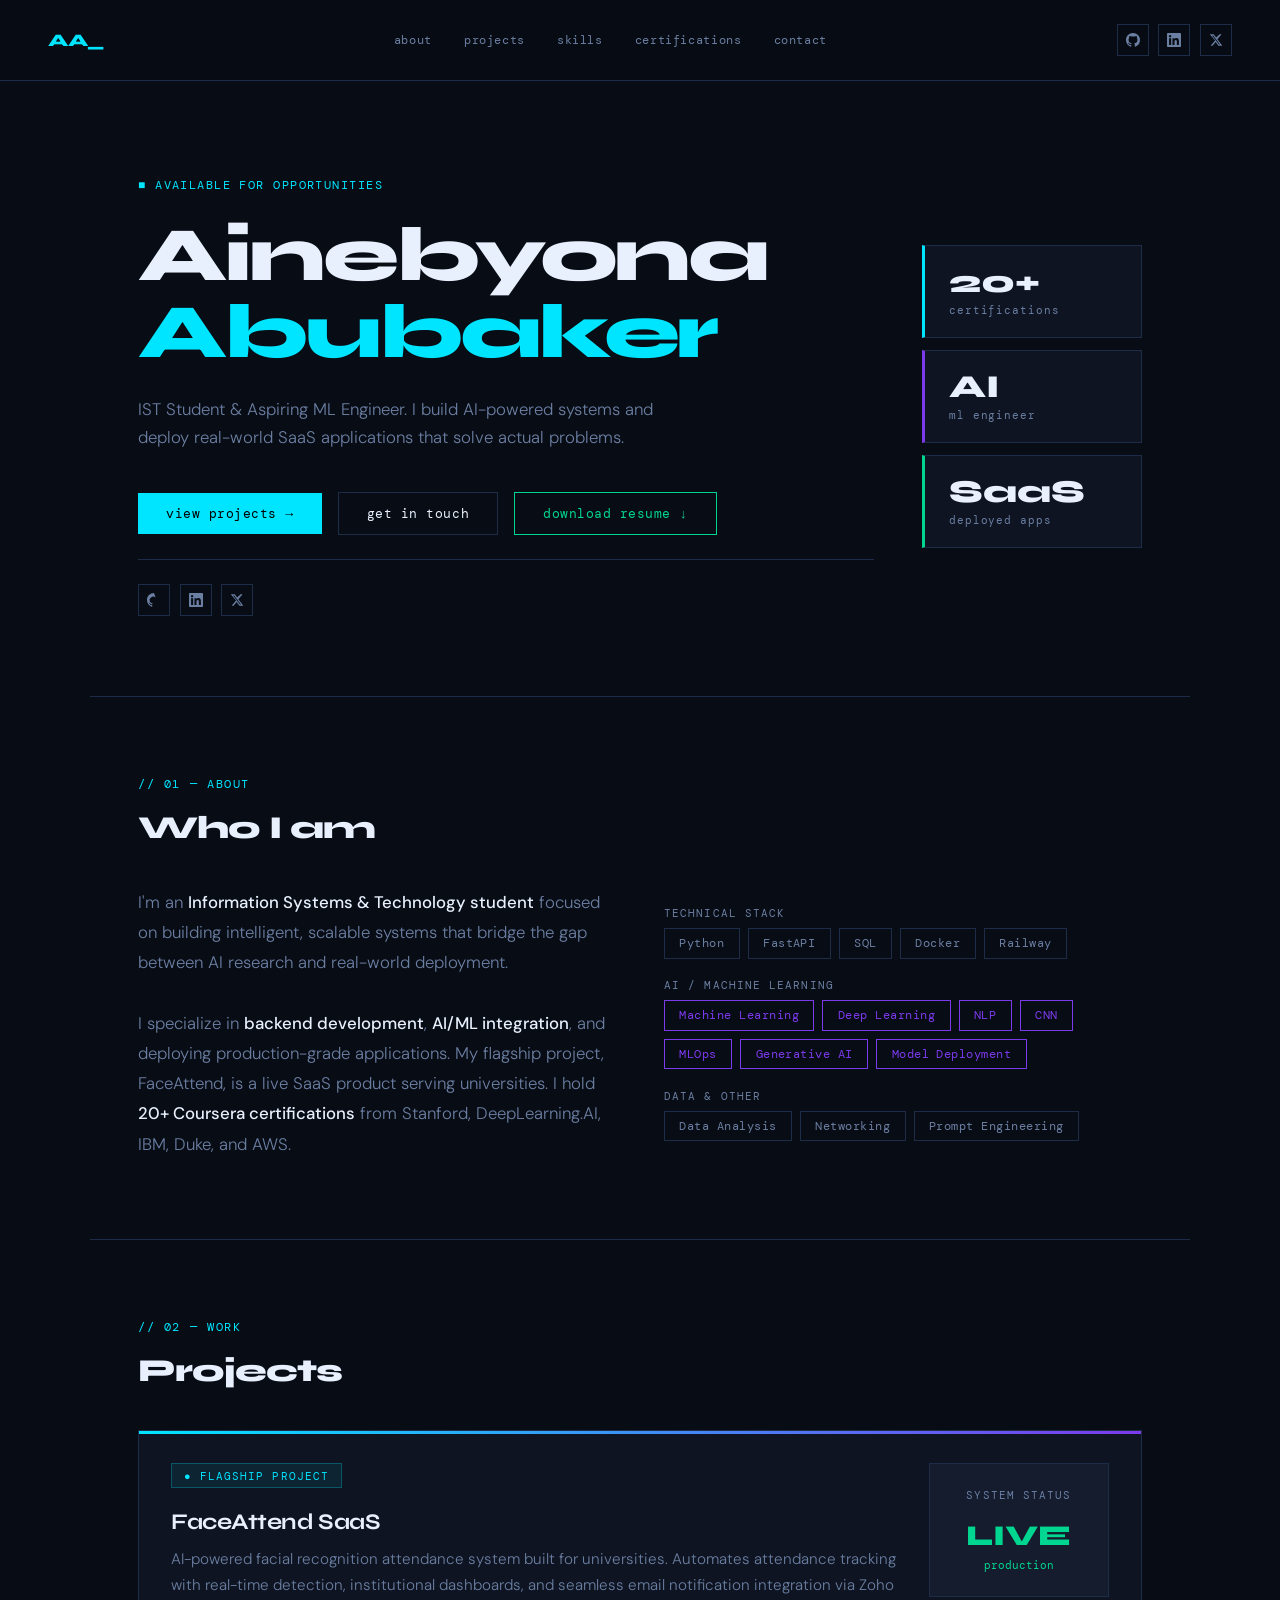
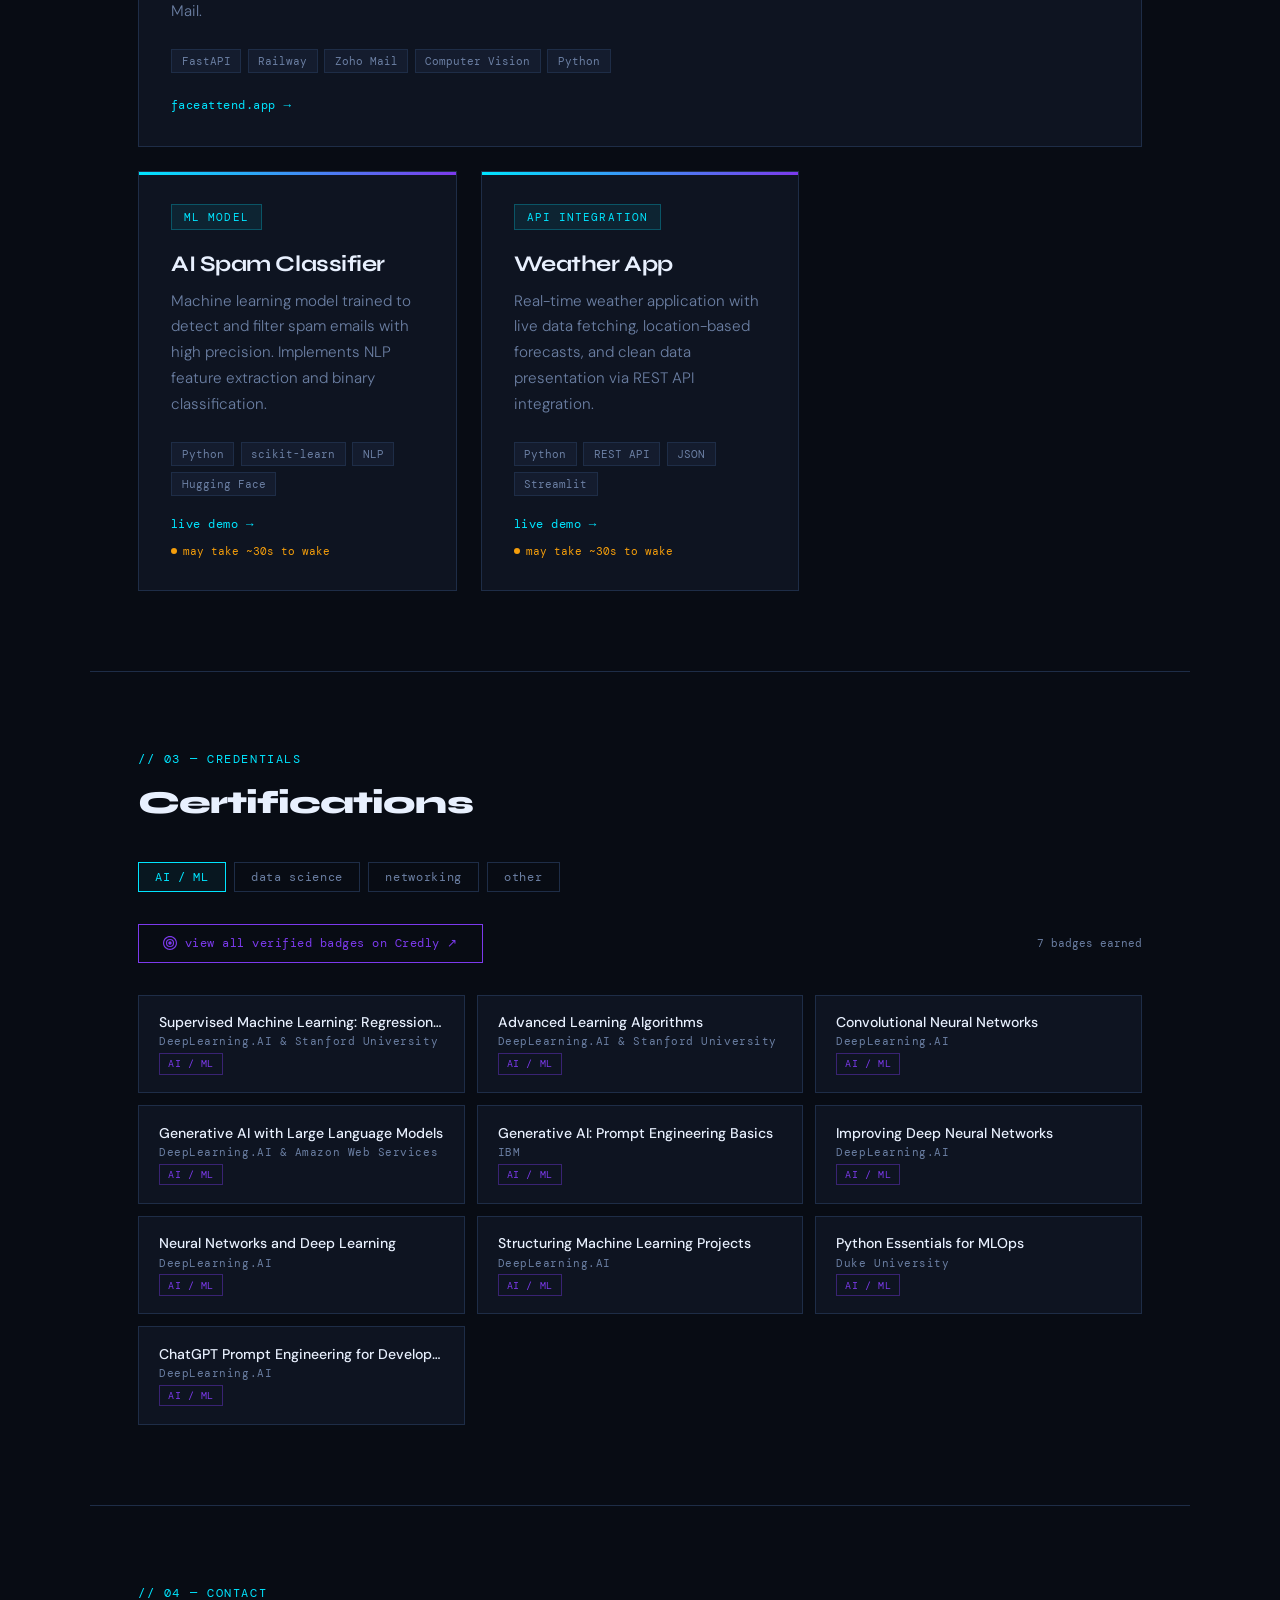
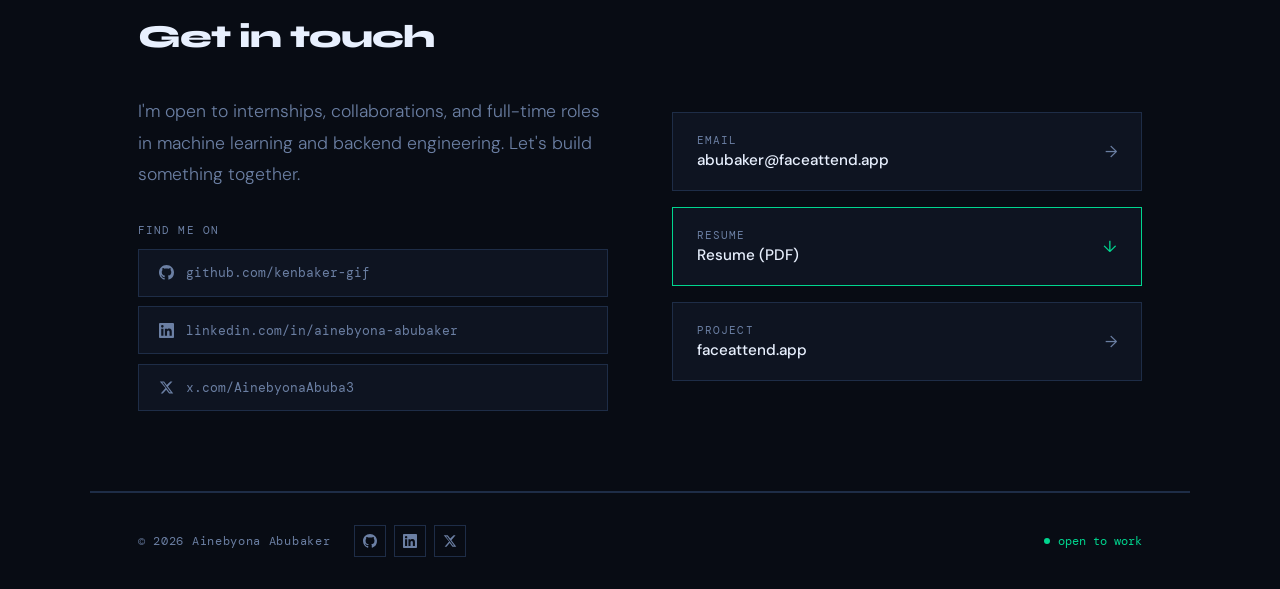
==== index.html @ 088ddffe "Update" ====
<!DOCTYPE html>
<html lang="en">
<head>
<meta charset="UTF-8"/>
<meta name="viewport" content="width=device-width,initial-scale=1.0"/>
<title>Ainebyona Abubaker</title>
<link href="https://fonts.googleapis.com/css2?family=DM+Mono:wght@400;500&family=Syne:wght@700;800&family=DM+Sans:wght@300;400;500&display=swap" rel="stylesheet"/>
<style>
*{box-sizing:border-box;margin:0;padding:0}
:root{
--bg:#080c14;--surface:#0e1421;--surface2:#141c2e;--border:#1e2d47;
--accent:#00e5ff;--accent2:#7c3aed;--text:#e8f0fe;--muted:#6b7fa3;--green:#00d68f;--amber:#f59e0b;
}
body{font-family:'DM Sans',sans-serif;background:var(--bg);color:var(--text);min-height:100vh;overflow-x:hidden}
nav{display:flex;align-items:center;justify-content:space-between;padding:1.5rem 3rem;border-bottom:1px solid var(--border);position:sticky;top:0;background:rgba(8,12,20,0.92);backdrop-filter:blur(12px);z-index:100}
.nav-logo{font-family:'Syne',sans-serif;font-weight:800;font-size:1.1rem;letter-spacing:-0.02em;color:var(--accent)}
.nav-center{display:flex;gap:2rem}
.nav-center a{font-family:'DM Mono',monospace;font-size:0.78rem;color:var(--muted);text-decoration:none;letter-spacing:0.05em;transition:color .2s}
.nav-center a:hover{color:var(--text)}
.social-links{display:flex;align-items:center;gap:0.6rem}
.social-link{display:flex;align-items:center;justify-content:center;width:32px;height:32px;border:1px solid var(--border);color:var(--muted);text-decoration:none;transition:border-color .2s,color .2s;flex-shrink:0}
.social-link:hover{border-color:var(--accent);color:var(--accent)}
.social-link svg{width:14px;height:14px;fill:currentColor}
.hero{padding:6rem 3rem 5rem;max-width:1100px;margin:auto;display:grid;grid-template-columns:1fr auto;align-items:center;gap:3rem}
.hero-tag{font-family:'DM Mono',monospace;font-size:0.75rem;color:var(--accent);letter-spacing:0.12em;text-transform:uppercase;margin-bottom:1.5rem}
.hero h1{font-family:'Syne',sans-serif;font-size:clamp(2.8rem,6vw,5rem);font-weight:800;line-height:1.0;letter-spacing:-0.04em;margin-bottom:1.5rem}
.hero h1 span{color:var(--accent)}
.hero-sub{font-size:1.05rem;line-height:1.7;color:var(--muted);max-width:540px;font-weight:300;margin-bottom:2.5rem}
.hero-btns{display:flex;gap:1rem;flex-wrap:wrap;align-items:center}
.btn-primary{font-family:'DM Mono',monospace;font-size:0.82rem;padding:0.75rem 1.75rem;background:var(--accent);color:#000;border:none;cursor:pointer;letter-spacing:0.04em;text-decoration:none;display:inline-flex;align-items:center;gap:0.5rem;transition:opacity .2s}
.btn-primary:hover{opacity:0.85}
.btn-ghost{font-family:'DM Mono',monospace;font-size:0.82rem;padding:0.75rem 1.75rem;background:transparent;color:var(--text);border:1px solid var(--border);cursor:pointer;letter-spacing:0.04em;text-decoration:none;display:inline-flex;align-items:center;gap:0.5rem;transition:border-color .2s,color .2s}
.btn-ghost:hover{border-color:var(--accent);color:var(--accent)}
.hero-social{display:flex;gap:0.6rem;margin-top:1.5rem;padding-top:1.5rem;border-top:1px solid var(--border)}
.hero-visual{display:flex;flex-direction:column;gap:0.75rem;min-width:220px}
.stat-card{background:var(--surface);border:1px solid var(--border);padding:1.25rem 1.5rem;border-left:3px solid var(--accent)}
.stat-card.v2{border-left-color:var(--accent2)}
.stat-card.v3{border-left-color:var(--green)}
.stat-num{font-family:'Syne',sans-serif;font-size:2rem;font-weight:800;line-height:1}
.stat-label{font-family:'DM Mono',monospace;font-size:0.7rem;color:var(--muted);letter-spacing:0.08em;margin-top:0.3rem}
.divider{height:1px;background:var(--border);max-width:1100px;margin:0 auto}
section{max-width:1100px;margin:0 auto;padding:5rem 3rem}
.sec-label{font-family:'DM Mono',monospace;font-size:0.72rem;color:var(--accent);letter-spacing:0.14em;text-transform:uppercase;margin-bottom:1rem}
.sec-title{font-family:'Syne',sans-serif;font-size:2rem;font-weight:800;letter-spacing:-0.03em;margin-bottom:2.5rem}
.about-grid{display:grid;grid-template-columns:1fr 1fr;gap:3rem;align-items:start}
.about-text{font-size:1.05rem;line-height:1.8;color:var(--muted);font-weight:300}
.about-text strong{color:var(--text);font-weight:500}
.skill-tags{display:flex;flex-wrap:wrap;gap:0.5rem}
.tag{font-family:'DM Mono',monospace;font-size:0.75rem;padding:0.4rem 0.9rem;border:1px solid var(--border);color:var(--muted);letter-spacing:0.04em;transition:border-color .2s,color .2s}
.tag:hover{border-color:var(--accent);color:var(--accent)}
.tag.ai{border-color:var(--accent2);color:var(--accent2)}
.skill-group-label{font-family:'DM Mono',monospace;font-size:0.68rem;color:var(--muted);letter-spacing:0.1em;text-transform:uppercase;margin:1.2rem 0 0.5rem}
.projects-grid{display:grid;grid-template-columns:repeat(auto-fit,minmax(300px,1fr));gap:1.5rem}
.project-card{background:var(--surface);border:1px solid var(--border);padding:2rem;transition:border-color .25s,transform .25s;position:relative;overflow:hidden}
.project-card::before{content:'';position:absolute;top:0;left:0;right:0;height:3px;background:linear-gradient(90deg,var(--accent),var(--accent2))}
.project-card.featured{grid-column:1/-1;display:grid;grid-template-columns:1fr auto;align-items:start;gap:2rem}
.project-card:hover{border-color:var(--accent);transform:translateY(-2px)}
.project-badge{font-family:'DM Mono',monospace;font-size:0.68rem;letter-spacing:0.1em;text-transform:uppercase;padding:0.3rem 0.75rem;background:rgba(0,229,255,0.08);color:var(--accent);border:1px solid rgba(0,229,255,0.25);display:inline-block;margin-bottom:1.25rem}
.project-card h3{font-family:'Syne',sans-serif;font-size:1.4rem;font-weight:700;letter-spacing:-0.02em;margin-bottom:0.75rem}
.project-card p{font-size:0.95rem;line-height:1.7;color:var(--muted);font-weight:300;margin-bottom:1.5rem}
.tech-stack{display:flex;flex-wrap:wrap;gap:0.4rem;margin-bottom:1.25rem}
.tech{font-family:'DM Mono',monospace;font-size:0.7rem;padding:0.25rem 0.6rem;background:var(--surface2);color:var(--muted);border:1px solid var(--border)}
.project-link{font-family:'DM Mono',monospace;font-size:0.78rem;color:var(--accent);text-decoration:none;letter-spacing:0.04em;display:inline-flex;align-items:center;gap:0.4rem;transition:gap .2s}
.project-link:hover{gap:0.7rem}

/* Certifications */
.cert-filters{display:flex;gap:0.5rem;flex-wrap:wrap;margin-bottom:2rem}
.cert-filter{font-family:'DM Mono',monospace;font-size:0.72rem;padding:0.4rem 1rem;border:1px solid var(--border);color:var(--muted);background:transparent;cursor:pointer;letter-spacing:0.06em;transition:all .2s}
.cert-filter.active,.cert-filter:hover{border-color:var(--accent);color:var(--accent);background:rgba(0,229,255,0.05)}
.certs-grid{display:grid;grid-template-columns:repeat(auto-fill,minmax(300px,1fr));gap:0.75rem}
.cert-card{background:var(--surface);border:1px solid var(--border);padding:1.1rem 1.25rem;display:flex;align-items:center;gap:1rem;transition:border-color .2s;position:relative}
.cert-card:hover{border-color:var(--accent2)}



.cert-info{flex:1;min-width:0}
.cert-name{font-size:0.88rem;font-weight:500;margin-bottom:0.2rem;white-space:nowrap;overflow:hidden;text-overflow:ellipsis}
.cert-org{font-family:'DM Mono',monospace;font-size:0.68rem;color:var(--muted);letter-spacing:0.05em}
.cert-category{font-family:'DM Mono',monospace;font-size:0.6rem;padding:0.2rem 0.5rem;border:1px solid;display:inline-block;margin-top:0.3rem;letter-spacing:0.06em}
.cert-category.ml{border-color:rgba(124,58,237,0.4);color:var(--accent2)}
.cert-category.data{border-color:rgba(0,229,255,0.3);color:var(--accent)}
.cert-category.net{border-color:rgba(0,214,143,0.3);color:var(--green)}
.cert-category.other{border-color:rgba(107,127,163,0.4);color:var(--muted)}

.contact-wrap{display:grid;grid-template-columns:1fr 1fr;gap:4rem;align-items:start}
.contact-text{font-size:1.1rem;line-height:1.8;color:var(--muted);font-weight:300;margin-bottom:2rem}
.contact-item{display:flex;align-items:center;gap:1rem;padding:1.25rem 1.5rem;background:var(--surface);border:1px solid var(--border);margin-top:1rem;text-decoration:none;color:var(--text);transition:border-color .2s}
.contact-item:hover{border-color:var(--accent)}
.contact-item-label{font-family:'DM Mono',monospace;font-size:0.68rem;color:var(--muted);letter-spacing:0.1em;text-transform:uppercase;margin-bottom:0.2rem}
.contact-item-val{font-size:0.95rem;font-weight:500}
.contact-socials{margin-top:2rem}
.contact-socials-label{font-family:'DM Mono',monospace;font-size:0.68rem;color:var(--muted);letter-spacing:0.1em;text-transform:uppercase;margin-bottom:0.75rem}
.contact-social-grid{display:flex;flex-direction:column;gap:0.6rem}
.contact-social-item{display:flex;align-items:center;gap:0.75rem;padding:0.9rem 1.25rem;background:var(--surface);border:1px solid var(--border);text-decoration:none;color:var(--muted);transition:border-color .2s,color .2s;font-family:'DM Mono',monospace;font-size:0.8rem}
.contact-social-item:hover{border-color:var(--accent);color:var(--text)}
.contact-social-item svg{width:15px;height:15px;fill:currentColor;flex-shrink:0}
footer{border-top:1px solid var(--border);padding:2rem 3rem;display:flex;align-items:center;justify-content:space-between;max-width:1100px;margin:0 auto}
.footer-left{display:flex;align-items:center;gap:1.5rem}
.footer-copy{font-family:'DM Mono',monospace;font-size:0.72rem;color:var(--muted);letter-spacing:0.06em}
.footer-social-links{display:flex;gap:0.5rem}
.footer-status{display:flex;align-items:center;gap:0.5rem;font-family:'DM Mono',monospace;font-size:0.72rem;color:var(--green)}
.dot{width:6px;height:6px;background:var(--green);border-radius:50%;animation:pulse 2s infinite}
@keyframes pulse{0%,100%{opacity:1}50%{opacity:0.3}}
.cert-card.hidden{display:none}
/* Fluid base adjustments */
html { font-size: clamp(14px, 2vw, 16px); }
nav { padding: 1.5rem clamp(1rem, 4vw, 3rem); }
section { padding: 5rem clamp(1rem, 4vw, 3rem); max-width: 1100px; }
.hero { padding: 6rem clamp(1rem, 4vw, 3rem) 5rem; }
footer { padding: 2rem clamp(1rem, 4vw, 3rem); }

/* Tablet */
@media(max-width:900px){
  .projects-grid{grid-template-columns:1fr}
  .project-card.featured{grid-template-columns:1fr}
  .certs-grid{grid-template-columns:1fr}
  .about-grid{grid-template-columns:1fr;gap:2rem}
  .contact-wrap{grid-template-columns:1fr;gap:2rem}
}

/* Mobile */
@media(max-width:768px){
  nav{padding:1rem 1.25rem}
  .nav-center{display:none}
  .hero{grid-template-columns:1fr;padding:3rem 1.25rem 2.5rem;gap:2rem}
  .hero h1{font-size:clamp(2rem,10vw,3.5rem)}
  .hero-visual{flex-direction:row;min-width:unset;gap:0.5rem}
  .stat-card{flex:1;padding:1rem}
  .stat-num{font-size:1.5rem}
  section{padding:3rem 1.25rem}
  .sec-title{font-size:1.6rem}
  .about-grid,.contact-wrap{grid-template-columns:1fr;gap:1.5rem}
  .project-card.featured{grid-template-columns:1fr}
  .project-card.featured > div:last-child{display:none}
  .projects-grid{grid-template-columns:1fr}
  .certs-grid{grid-template-columns:1fr}
  .cert-name{white-space:normal}
  .cert-filter{font-size:0.68rem;padding:0.35rem 0.75rem}
  .hero-btns{flex-direction:column;align-items:flex-start}
  .btn-primary,.btn-ghost{width:100%;justify-content:center}
  footer{padding:1.25rem;flex-direction:column;gap:1rem;text-align:center}
  .footer-left{flex-direction:column;gap:0.75rem;align-items:center}
  .contact-social-item{font-size:0.72rem}
}

/* Small phones */
@media(max-width:380px){
  .hero h1{font-size:clamp(1.8rem,9vw,2.5rem)}
  .hero-visual{flex-direction:column}
  .stat-card{flex:unset;width:100%}
  .hero-social{flex-wrap:wrap}
  nav{padding:0.9rem 1rem}
}
</style>
</head>
<body>

<nav>
  <div class="nav-logo">AA_</div>
  <div class="nav-center">
    <a href="#about">about</a>
    <a href="#projects">projects</a>
    <a href="#skills">skills</a>
    <a href="#certifications">certifications</a>
    <a href="#contact">contact</a>
  </div>
  <div class="social-links">
    <a href="https://github.com/kenbaker-gif" target="_blank" class="social-link" title="GitHub"><svg viewBox="0 0 24 24"><path d="M12 0C5.37 0 0 5.37 0 12c0 5.31 3.435 9.795 8.205 11.385.6.105.825-.255.825-.57 0-.285-.015-1.23-.015-2.235-3.015.555-3.795-.735-4.035-1.41-.135-.345-.72-1.41-1.23-1.695-.42-.225-1.02-.78-.015-.795.945-.015 1.62.87 1.845 1.23 1.08 1.815 2.805 1.305 3.495.99.105-.78.42-1.305.765-1.605-2.67-.3-5.46-1.335-5.46-5.925 0-1.305.465-2.385 1.23-3.225-.12-.3-.54-1.53.12-3.18 0 0 1.005-.315 3.3 1.23.96-.27 1.98-.405 3-.405s2.04.135 3 .405c2.295-1.56 3.3-1.23 3.3-1.23.66 1.65.24 2.88.12 3.18.765.84 1.23 1.905 1.23 3.225 0 4.605-2.805 5.625-5.475 5.925.435.375.81 1.095.81 2.22 0 1.605-.015 2.895-.015 3.3 0 .315.225.69.825.57A12.02 12.02 0 0024 12c0-6.63-5.37-12-12-12z"/></svg></a>
    <a href="https://linkedin.com/in/ainebyona-abubaker" target="_blank" class="social-link" title="LinkedIn"><svg viewBox="0 0 24 24"><path d="M20.447 20.452h-3.554v-5.569c0-1.328-.027-3.037-1.852-3.037-1.853 0-2.136 1.445-2.136 2.939v5.667H9.351V9h3.414v1.561h.046c.477-.9 1.637-1.85 3.37-1.85 3.601 0 4.267 2.37 4.267 5.455v6.286zM5.337 7.433a2.062 2.062 0 01-2.063-2.065 2.064 2.064 0 112.063 2.065zm1.782 13.019H3.555V9h3.564v11.452zM22.225 0H1.771C.792 0 0 .774 0 1.729v20.542C0 23.227.792 24 1.771 24h20.451C23.2 24 24 23.227 24 22.271V1.729C24 .774 23.2 0 22.222 0h.003z"/></svg></a>
    <a href="https://x.com/AinebyonaAbuba3" target="_blank" class="social-link" title="Twitter / X"><svg viewBox="0 0 24 24"><path d="M18.244 2.25h3.308l-7.227 8.26 8.502 11.24H16.17l-4.714-6.231-5.401 6.231H2.744l7.737-8.835L1.254 2.25H8.08l4.253 5.622 5.91-5.622zm-1.161 17.52h1.833L7.084 4.126H5.117z"/></svg></a>
  </div>
</nav>

<div style="max-width:1100px;margin:0 auto">
<div class="hero">
  <div>
    <div class="hero-tag">&#9632; available for opportunities</div>
    <h1>Ainebyona<br/><span>Abubaker</span></h1>
    <p class="hero-sub">IST Student &amp; Aspiring ML Engineer. I build AI-powered systems and deploy real-world SaaS applications that solve actual problems.</p>
    <div class="hero-btns">
      <a href="#projects" class="btn-primary">view projects &#8594;</a>
      <a href="#contact" class="btn-ghost">get in touch</a>
      <a href="https://drive.google.com/uc?export=download&id=1H0Y0pc1dV9U__H_Oki8DAvMTe81M1eYb" target="_blank" class="btn-ghost" style="border-color:var(--green);color:var(--green);">download resume &#8595;</a>
    </div>
    <div class="hero-social">
      <a href="https://github.com/kenbaker-gif" target="_blank" class="social-link" title="GitHub"><svg viewBox="0 0 24 24"><path d="M12 0C5.37 0 0 5.37 0 12c0 5.31 3.435 9.795 8.205 11.385.6.105.825-.255.825-.57 0-.285-.015-1.23-.015-2.235-3.015.555-3.795-.735-4.035-1.41-.135-.345-.72-1.41-1.23-1.695-.42-.225-1.02-.78-.015-.795.945-.015 1.62.87 1.845 1.23 1.08 1.815 2.805 1.305 3.495.99.105-.78.42-1.305.765-1.605-2.67-.3-5.46-1.335-5.46-5.925 0-1.305.465-2.805 5.625-5.475 5.925.435.375.81 1.095.81 2.22 0 1.605-.015 2.895-.015 3.3 0 .315.225.69.825.57A12.02 12.02 0 0024 12c0-6.63-5.37-12-12-12z"/></svg></a>
      <a href="https://linkedin.com/in/ainebyona-abubaker" target="_blank" class="social-link" title="LinkedIn"><svg viewBox="0 0 24 24"><path d="M20.447 20.452h-3.554v-5.569c0-1.328-.027-3.037-1.852-3.037-1.853 0-2.136 1.445-2.136 2.939v5.667H9.351V9h3.414v1.561h.046c.477-.9 1.637-1.85 3.37-1.85 3.601 0 4.267 2.37 4.267 5.455v6.286zM5.337 7.433a2.062 2.062 0 01-2.063-2.065 2.064 2.064 0 112.063 2.065zm1.782 13.019H3.555V9h3.564v11.452zM22.225 0H1.771C.792 0 0 .774 0 1.729v20.542C0 23.227.792 24 1.771 24h20.451C23.2 24 24 23.227 24 22.271V1.729C24 .774 23.2 0 22.222 0h.003z"/></svg></a>
      <a href="https://x.com/AinebyonaAbuba3" target="_blank" class="social-link" title="Twitter / X"><svg viewBox="0 0 24 24"><path d="M18.244 2.25h3.308l-7.227 8.26 8.502 11.24H16.17l-4.714-6.231-5.401 6.231H2.744l7.737-8.835L1.254 2.25H8.08l4.253 5.622 5.91-5.622zm-1.161 17.52h1.833L7.084 4.126H5.117z"/></svg></a>
    </div>
  </div>
  <div class="hero-visual">
    <div class="stat-card">
      <div class="stat-num">20+</div>
      <div class="stat-label">certifications</div>
    </div>
    <div class="stat-card v2">
      <div class="stat-num">AI</div>
      <div class="stat-label">ml engineer</div>
    </div>
    <div class="stat-card v3">
      <div class="stat-num">SaaS</div>
      <div class="stat-label">deployed apps</div>
    </div>
  </div>
</div>
</div>

<div class="divider"></div>

<section id="about">
  <div class="sec-label">// 01 — about</div>
  <div class="sec-title">Who I am</div>
  <div class="about-grid">
    <div class="about-text">
      <p>I'm an <strong>Information Systems &amp; Technology student</strong> focused on building intelligent, scalable systems that bridge the gap between AI research and real-world deployment.</p>
      <br/>
      <p>I specialize in <strong>backend development</strong>, <strong>AI/ML integration</strong>, and deploying production-grade applications. My flagship project, FaceAttend, is a live SaaS product serving universities. I hold <strong>20+ Coursera certifications</strong> from Stanford, DeepLearning.AI, IBM, Duke, and AWS.</p>
    </div>
    <div id="skills">
      <div class="skill-group-label">technical stack</div>
      <div class="skill-tags">
        <span class="tag">Python</span>
        <span class="tag">FastAPI</span>
        <span class="tag">SQL</span>
        <span class="tag">Docker</span>
        <span class="tag">Railway</span>
      </div>
      <div class="skill-group-label">ai / machine learning</div>
      <div class="skill-tags">
        <span class="tag ai">Machine Learning</span>
        <span class="tag ai">Deep Learning</span>
        <span class="tag ai">NLP</span>
        <span class="tag ai">CNN</span>
        <span class="tag ai">MLOps</span>
        <span class="tag ai">Generative AI</span>
        <span class="tag ai">Model Deployment</span>
      </div>
      <div class="skill-group-label">data & other</div>
      <div class="skill-tags">
        <span class="tag">Data Analysis</span>
        <span class="tag">Networking</span>
        <span class="tag">Prompt Engineering</span>
      </div>
    </div>
  </div>
</section>

<div class="divider"></div>

<section id="projects">
  <div class="sec-label">// 02 — work</div>
  <div class="sec-title">Projects</div>
  <div class="projects-grid">
    <div class="project-card featured">
      <div>
        <div class="project-badge">&#9679; flagship project</div>
        <h3>FaceAttend SaaS</h3>
        <p>AI-powered facial recognition attendance system built for universities. Automates attendance tracking with real-time detection, institutional dashboards, and seamless email notification integration via Zoho Mail.</p>
        <div class="tech-stack">
          <span class="tech">FastAPI</span><span class="tech">Railway</span><span class="tech">Zoho Mail</span><span class="tech">Computer Vision</span><span class="tech">Python</span>
        </div>
        <a href="https://faceattend.app" target="_blank" class="project-link">faceattend.app &#8594;</a>
      </div>
      <div style="padding:1.5rem;background:var(--surface2);border:1px solid var(--border);min-width:180px;text-align:center">
        <div style="font-family:'DM Mono',monospace;font-size:0.68rem;color:var(--muted);letter-spacing:0.1em;margin-bottom:1rem">SYSTEM STATUS</div>
        <div style="font-family:'Syne',sans-serif;font-size:1.8rem;font-weight:800;color:var(--green)">LIVE</div>
        <div style="font-family:'DM Mono',monospace;font-size:0.68rem;color:var(--green);margin-top:0.3rem">production</div>
      </div>
    </div>
    <div class="project-card">
      <div class="project-badge">ML model</div>
      <h3>AI Spam Classifier</h3>
      <p>Machine learning model trained to detect and filter spam emails with high precision. Implements NLP feature extraction and binary classification.</p>
      <div class="tech-stack"><span class="tech">Python</span><span class="tech">scikit-learn</span><span class="tech">NLP</span><span class="tech">Hugging Face</span></div>
      <div style="display:flex;align-items:center;justify-content:space-between;flex-wrap:wrap;gap:0.75rem">
        <a href="https://huggingface.co/spaces/kenbaker-gif/Spam_Classifier" target="_blank" class="project-link">live demo &#8594;</a>
        <span style="font-family:'DM Mono',monospace;font-size:0.68rem;color:var(--amber);display:flex;align-items:center;gap:0.4rem"><span style="width:6px;height:6px;background:var(--amber);border-radius:50%;display:inline-block"></span>may take ~30s to wake</span>
      </div>
    </div>
    <div class="project-card">
      <div class="project-badge">API integration</div>
      <h3>Weather App</h3>
      <p>Real-time weather application with live data fetching, location-based forecasts, and clean data presentation via REST API integration.</p>
      <div class="tech-stack"><span class="tech">Python</span><span class="tech">REST API</span><span class="tech">JSON</span><span class="tech">Streamlit</span></div>
      <div style="display:flex;align-items:center;justify-content:space-between;flex-wrap:wrap;gap:0.75rem">
        <a href="https://kenbaker-gif-weather-project-streamlitapp-infh24.streamlit.app/" target="_blank" class="project-link">live demo &#8594;</a>
        <span style="font-family:'DM Mono',monospace;font-size:0.68rem;color:var(--amber);display:flex;align-items:center;gap:0.4rem"><span style="width:6px;height:6px;background:var(--amber);border-radius:50%;display:inline-block"></span>may take ~30s to wake</span>
      </div>
    </div>
  </div>
</section>

<div class="divider"></div>

<section id="certifications">
  <div class="sec-label">// 03 — credentials</div>
  <div class="sec-title">Certifications</div>
  <div class="cert-filters">
    <button class="cert-filter active" onclick="filterCerts('ml',this)">AI / ML</button>
    <button class="cert-filter" onclick="filterCerts('data',this)">data science</button>
    <button class="cert-filter" onclick="filterCerts('net',this)">networking</button>
    <button class="cert-filter" onclick="filterCerts('other',this)">other</button>
  </div>
  <div style="display:flex;align-items:center;justify-content:space-between;flex-wrap:wrap;gap:1rem;margin-bottom:2rem">
    <a href="https://www.credly.com/users/ainebyona-abubaker" target="_blank" style="font-family:'DM Mono',monospace;font-size:0.78rem;padding:0.65rem 1.5rem;border:1px solid var(--accent2);color:var(--accent2);text-decoration:none;display:inline-flex;align-items:center;gap:0.5rem;letter-spacing:0.04em;transition:background .2s">
      <svg width="14" height="14" viewBox="0 0 24 24" fill="currentColor"><path d="M12 0C5.373 0 0 5.373 0 12s5.373 12 12 12 12-5.373 12-12S18.627 0 12 0zm0 2c5.514 0 10 4.486 10 10s-4.486 10-10 10S2 17.514 2 12 6.486 2 12 2zm0 3a7 7 0 100 14A7 7 0 0012 5zm0 2a5 5 0 110 10A5 5 0 0112 7zm0 2a3 3 0 100 6 3 3 0 000-6z"/></svg>
      view all verified badges on Credly &#8599;
    </a>
    <span style="font-family:'DM Mono',monospace;font-size:0.7rem;color:var(--muted)">7 badges earned</span>
  </div>
  <div class="certs-grid" id="certsGrid">

    <div class="cert-card" data-cat="ml">
      <div class="cert-info">
        <div class="cert-name">Supervised Machine Learning: Regression &amp; Classification</div>
        <div class="cert-org">DeepLearning.AI &amp; Stanford University</div>
        <span class="cert-category ml">AI / ML</span>
      </div>
      
    </div>

    <div class="cert-card" data-cat="ml">
      <div class="cert-info">
        <div class="cert-name">Advanced Learning Algorithms</div>
        <div class="cert-org">DeepLearning.AI &amp; Stanford University</div>
        <span class="cert-category ml">AI / ML</span>
      </div>
      
    </div>

    <div class="cert-card" data-cat="ml">
      <div class="cert-info">
        <div class="cert-name">Convolutional Neural Networks</div>
        <div class="cert-org">DeepLearning.AI</div>
        <span class="cert-category ml">AI / ML</span>
      </div>
      
    </div>

    <div class="cert-card" data-cat="ml">
      <div class="cert-info">
        <div class="cert-name">Generative AI with Large Language Models</div>
        <div class="cert-org">DeepLearning.AI &amp; Amazon Web Services</div>
        <span class="cert-category ml">AI / ML</span>
      </div>
      
    </div>

    <div class="cert-card" data-cat="ml">
      <div class="cert-info">
        <div class="cert-name">Generative AI: Prompt Engineering Basics</div>
        <div class="cert-org">IBM</div>
        <span class="cert-category ml">AI / ML</span>
      </div>
      
    </div>

    <div class="cert-card" data-cat="ml">
      <div class="cert-info">
        <div class="cert-name">Improving Deep Neural Networks</div>
        <div class="cert-org">DeepLearning.AI</div>
        <span class="cert-category ml">AI / ML</span>
      </div>
      
    </div>

    <div class="cert-card" data-cat="ml">
      <div class="cert-info">
        <div class="cert-name">Neural Networks and Deep Learning</div>
        <div class="cert-org">DeepLearning.AI</div>
        <span class="cert-category ml">AI / ML</span>
      </div>
      
    </div>

    <div class="cert-card" data-cat="ml">
      <div class="cert-info">
        <div class="cert-name">Structuring Machine Learning Projects</div>
        <div class="cert-org">DeepLearning.AI</div>
        <span class="cert-category ml">AI / ML</span>
      </div>
      
    </div>

    <div class="cert-card" data-cat="ml">
      <div class="cert-info">
        <div class="cert-name">Python Essentials for MLOps</div>
        <div class="cert-org">Duke University</div>
        <span class="cert-category ml">AI / ML</span>
      </div>
      
    </div>

    <div class="cert-card" data-cat="ml">
      <div class="cert-info">
        <div class="cert-name">ChatGPT Prompt Engineering for Developers</div>
        <div class="cert-org">DeepLearning.AI</div>
        <span class="cert-category ml">AI / ML</span>
      </div>
      
    </div>

    <div class="cert-card" data-cat="data">
      <div class="cert-info">
        <div class="cert-name">Python for Data Science, AI &amp; Development</div>
        <div class="cert-org">IBM</div>
        <span class="cert-category data">data science</span>
      </div>
      
    </div>

    <div class="cert-card" data-cat="data">
      <div class="cert-info">
        <div class="cert-name">Data Analysis with Python</div>
        <div class="cert-org">IBM</div>
        <span class="cert-category data">data science</span>
      </div>
      
    </div>

    <div class="cert-card" data-cat="data">
      <div class="cert-info">
        <div class="cert-name">Databases and SQL for Data Science with Python</div>
        <div class="cert-org">IBM</div>
        <span class="cert-category data">data science</span>
      </div>
      
    </div>

    <div class="cert-card" data-cat="data">
      <div class="cert-info">
        <div class="cert-name">Introduction to Data Analytics</div>
        <div class="cert-org">IBM</div>
        <span class="cert-category data">data science</span>
      </div>
      
    </div>

    <div class="cert-card" data-cat="data">
      <div class="cert-info">
        <div class="cert-name">Excel Basics for Data Analysis</div>
        <div class="cert-org">IBM</div>
        <span class="cert-category data">data science</span>
      </div>
      
    </div>

    <div class="cert-card" data-cat="net">
      <div class="cert-info">
        <div class="cert-name">Networking Fundamentals</div>
        <div class="cert-org">Packt</div>
        <span class="cert-category net">networking</span>
      </div>
      
    </div>

    <div class="cert-card" data-cat="net">
      <div class="cert-info">
        <div class="cert-name">Network Implementations and Operations</div>
        <div class="cert-org">Packt</div>
        <span class="cert-category net">networking</span>
      </div>
      
    </div>

    <div class="cert-card" data-cat="other">
      <div class="cert-info">
        <div class="cert-name">Project Management Foundations, Initiation &amp; Planning</div>
        <div class="cert-org">SkillUp</div>
        <span class="cert-category other">other</span>
      </div>
      
    </div>

    <div class="cert-card" data-cat="other">
      <div class="cert-info">
        <div class="cert-name">Office Productivity Software &amp; Windows Fundamentals</div>
        <div class="cert-org">SkillUp</div>
        <span class="cert-category other">other</span>
      </div>
      
    </div>

    <div class="cert-card" data-cat="other">
      <div class="cert-info">
        <div class="cert-name">Getting Started with Microsoft Excel</div>
        <div class="cert-org">Coursera</div>
        <span class="cert-category other">other</span>
      </div>
      
    </div>

  </div>
</section>

<div class="divider"></div>

<section id="contact">
  <div class="sec-label">// 04 — contact</div>
  <div class="sec-title">Get in touch</div>
  <div class="contact-wrap">
    <div>
      <p class="contact-text">I'm open to internships, collaborations, and full-time roles in machine learning and backend engineering. Let's build something together.</p>
      <div class="contact-socials">
        <div class="contact-socials-label">find me on</div>
        <div class="contact-social-grid">
          <a href="https://github.com/kenbaker-gif" target="_blank" class="contact-social-item">
            <svg viewBox="0 0 24 24"><path d="M12 0C5.37 0 0 5.37 0 12c0 5.31 3.435 9.795 8.205 11.385.6.105.825-.255.825-.57 0-.285-.015-1.23-.015-2.235-3.015.555-3.795-.735-4.035-1.41-.135-.345-.72-1.41-1.23-1.695-.42-.225-1.02-.78-.015-.795.945-.015 1.62.87 1.845 1.23 1.08 1.815 2.805 1.305 3.495.99.105-.78.42-1.305.765-1.605-2.67-.3-5.46-1.335-5.46-5.925 0-1.305.465-2.385 1.23-3.225-.12-.3-.54-1.53.12-3.18 0 0 1.005-.315 3.3 1.23.96-.27 1.98-.405 3-.405s2.04.135 3 .405c2.295-1.56 3.3-1.23 3.3-1.23.66 1.65.24 2.88.12 3.18.765.84 1.23 1.905 1.23 3.225 0 4.605-2.805 5.625-5.475 5.925.435.375.81 1.095.81 2.22 0 1.605-.015 2.895-.015 3.3 0 .315.225.69.825.57A12.02 12.02 0 0024 12c0-6.63-5.37-12-12-12z"/></svg>
            github.com/kenbaker-gif
          </a>
          <a href="https://linkedin.com/in/ainebyona-abubaker" target="_blank" class="contact-social-item">
            <svg viewBox="0 0 24 24"><path d="M20.447 20.452h-3.554v-5.569c0-1.328-.027-3.037-1.852-3.037-1.853 0-2.136 1.445-2.136 2.939v5.667H9.351V9h3.414v1.561h.046c.477-.9 1.637-1.85 3.37-1.85 3.601 0 4.267 2.37 4.267 5.455v6.286zM5.337 7.433a2.062 2.062 0 01-2.063-2.065 2.064 2.064 0 112.063 2.065zm1.782 13.019H3.555V9h3.564v11.452zM22.225 0H1.771C.792 0 0 .774 0 1.729v20.542C0 23.227.792 24 1.771 24h20.451C23.2 24 24 23.227 24 22.271V1.729C24 .774 23.2 0 22.222 0h.003z"/></svg>
            linkedin.com/in/ainebyona-abubaker
          </a>
          <a href="https://x.com/AinebyonaAbuba3" target="_blank" class="contact-social-item">
            <svg viewBox="0 0 24 24"><path d="M18.244 2.25h3.308l-7.227 8.26 8.502 11.24H16.17l-4.714-6.231-5.401 6.231H2.744l7.737-8.835L1.254 2.25H8.08l4.253 5.622 5.91-5.622zm-1.161 17.52h1.833L7.084 4.126H5.117z"/></svg>
            x.com/AinebyonaAbuba3
          </a>
        </div>
      </div>
    </div>
    <div>
      <a href="mailto:abubaker@faceattend.app" class="contact-item">
        <div><div class="contact-item-label">email</div><div class="contact-item-val">abubaker@faceattend.app</div></div>
        <span style="margin-left:auto;color:var(--muted)">&#8594;</span>
      </a>
      <a href="https://drive.google.com/uc?export=download&id=1H0Y0pc1dV9U__H_Oki8DAvMTe81M1eYb" target="_blank" class="contact-item" style="border-color:var(--green)">
        <div><div class="contact-item-label">resume</div><div class="contact-item-val">Resume (PDF)</div></div>
        <span style="margin-left:auto;color:var(--green)">&#8595;</span>
      </a>
      <a href="https://faceattend.app" target="_blank" class="contact-item">
        <div><div class="contact-item-label">project</div><div class="contact-item-val">faceattend.app</div></div>
        <span style="margin-left:auto;color:var(--muted)">&#8594;</span>
      </a>
    </div>
  </div>
</section>

<div class="divider"></div>

<footer>
  <div class="footer-left">
    <div class="footer-copy">&copy; 2026 Ainebyona Abubaker</div>
    <div class="footer-social-links">
      <a href="https://github.com/kenbaker-gif" target="_blank" class="social-link"><svg viewBox="0 0 24 24"><path d="M12 0C5.37 0 0 5.37 0 12c0 5.31 3.435 9.795 8.205 11.385.6.105.825-.255.825-.57 0-.285-.015-1.23-.015-2.235-3.015.555-3.795-.735-4.035-1.41-.135-.345-.72-1.41-1.23-1.695-.42-.225-1.02-.78-.015-.795.945-.015 1.62.87 1.845 1.23 1.08 1.815 2.805 1.305 3.495.99.105-.78.42-1.305.765-1.605-2.67-.3-5.46-1.335-5.46-5.925 0-1.305.465-2.385 1.23-3.225-.12-.3-.54-1.53.12-3.18 0 0 1.005-.315 3.3 1.23.96-.27 1.98-.405 3-.405s2.04.135 3 .405c2.295-1.56 3.3-1.23 3.3-1.23.66 1.65.24 2.88.12 3.18.765.84 1.23 1.905 1.23 3.225 0 4.605-2.805 5.625-5.475 5.925.435.375.81 1.095.81 2.22 0 1.605-.015 2.895-.015 3.3 0 .315.225.69.825.57A12.02 12.02 0 0024 12c0-6.63-5.37-12-12-12z"/></svg></a>
      <a href="https://linkedin.com/in/ainebyona-abubaker" target="_blank" class="social-link"><svg viewBox="0 0 24 24"><path d="M20.447 20.452h-3.554v-5.569c0-1.328-.027-3.037-1.852-3.037-1.853 0-2.136 1.445-2.136 2.939v5.667H9.351V9h3.414v1.561h.046c.477-.9 1.637-1.85 3.37-1.85 3.601 0 4.267 2.37 4.267 5.455v6.286zM5.337 7.433a2.062 2.062 0 01-2.063-2.065 2.064 2.064 0 112.063 2.065zm1.782 13.019H3.555V9h3.564v11.452zM22.225 0H1.771C.792 0 0 .774 0 1.729v20.542C0 23.227.792 24 1.771 24h20.451C23.2 24 24 23.227 24 22.271V1.729C24 .774 23.2 0 22.222 0h.003z"/></svg></a>
      <a href="https://x.com/AinebyonaAbuba3" target="_blank" class="social-link"><svg viewBox="0 0 24 24"><path d="M18.244 2.25h3.308l-7.227 8.26 8.502 11.24H16.17l-4.714-6.231-5.401 6.231H2.744l7.737-8.835L1.254 2.25H8.08l4.253 5.622 5.91-5.622zm-1.161 17.52h1.833L7.084 4.126H5.117z"/></svg></a>
    </div>
  </div>
  <div class="footer-status"><span class="dot"></span>open to work</div>
</footer>

<script>
function filterCerts(cat, btn) {
  document.querySelectorAll('.cert-filter').forEach(b => b.classList.remove('active'));
  btn.classList.add('active');
  document.querySelectorAll('.cert-card').forEach(card => {
    card.classList.toggle('hidden', card.dataset.cat !== cat);
  });
}
// Default to AI/ML on load
window.addEventListener('DOMContentLoaded', function() {
  document.querySelectorAll('.cert-card').forEach(card => {
    card.classList.toggle('hidden', card.dataset.cat !== 'ml');
  });
});
</script>
</body>
</html>
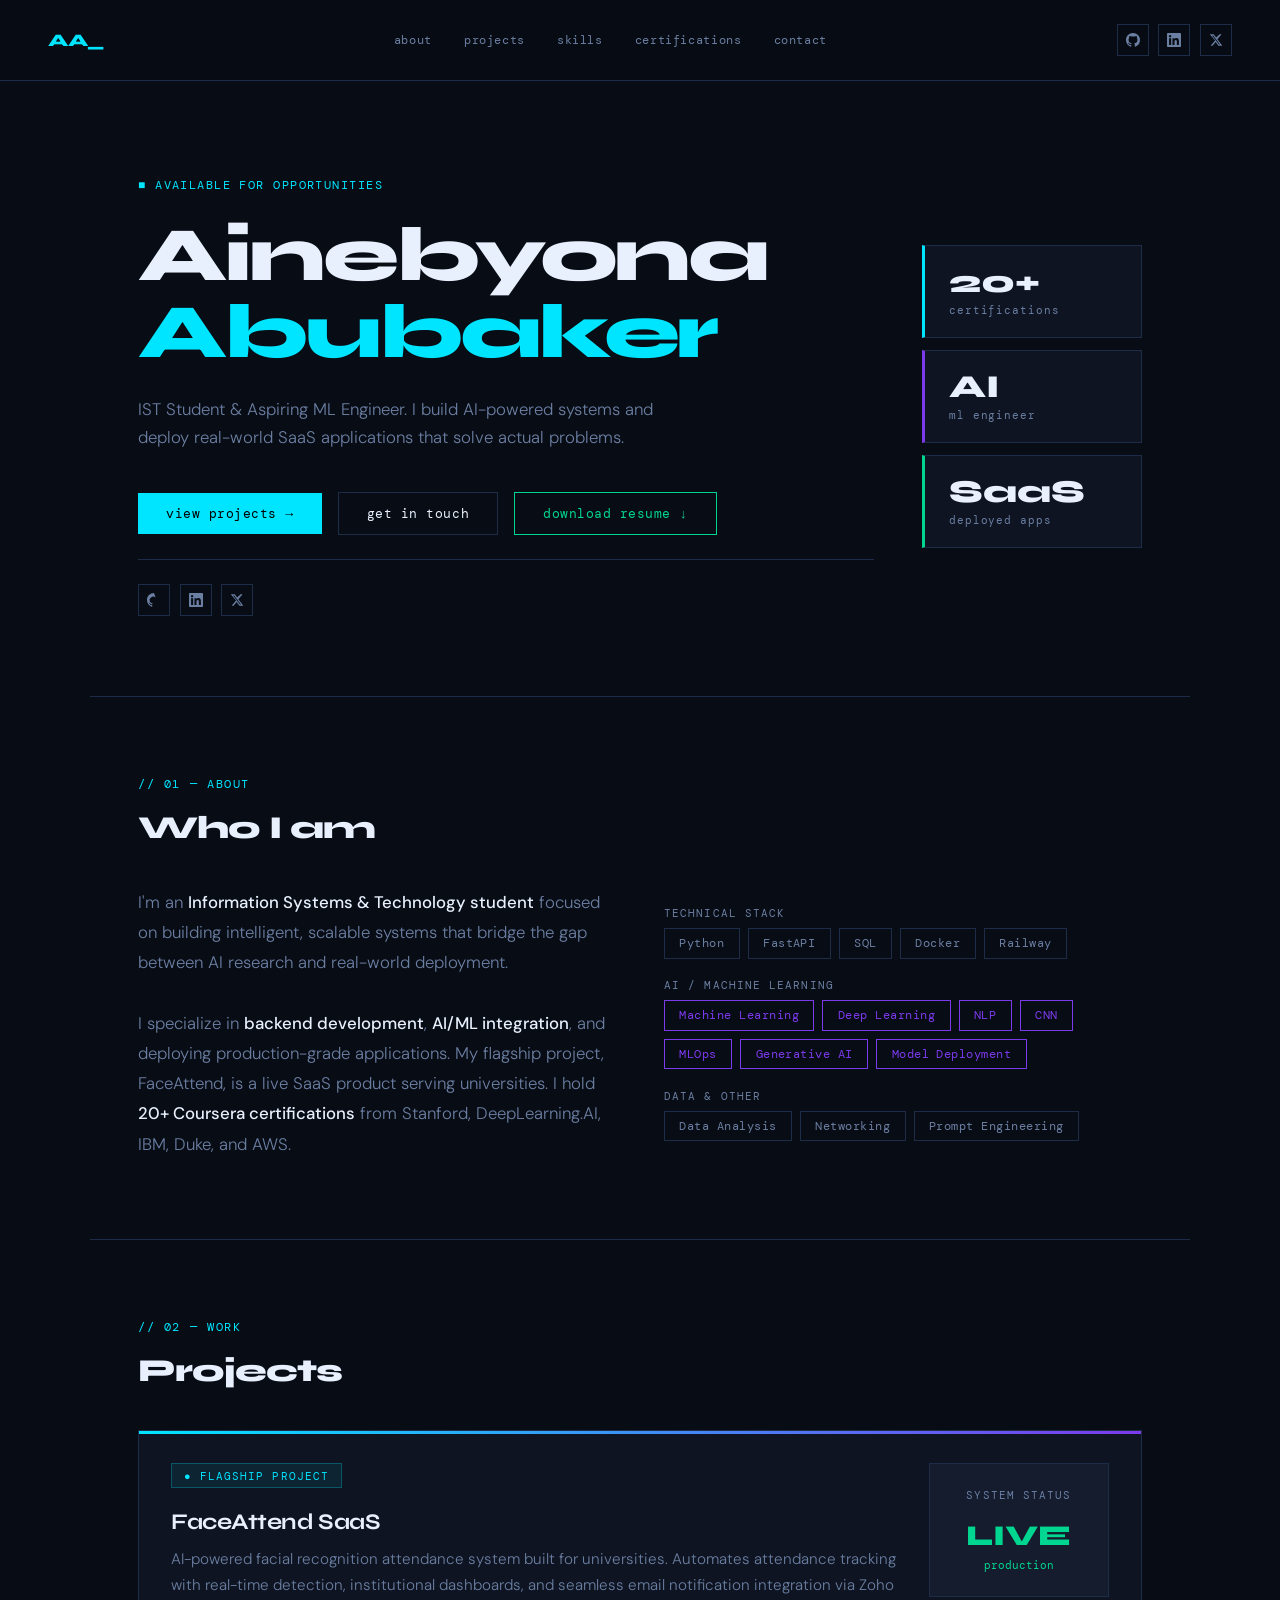
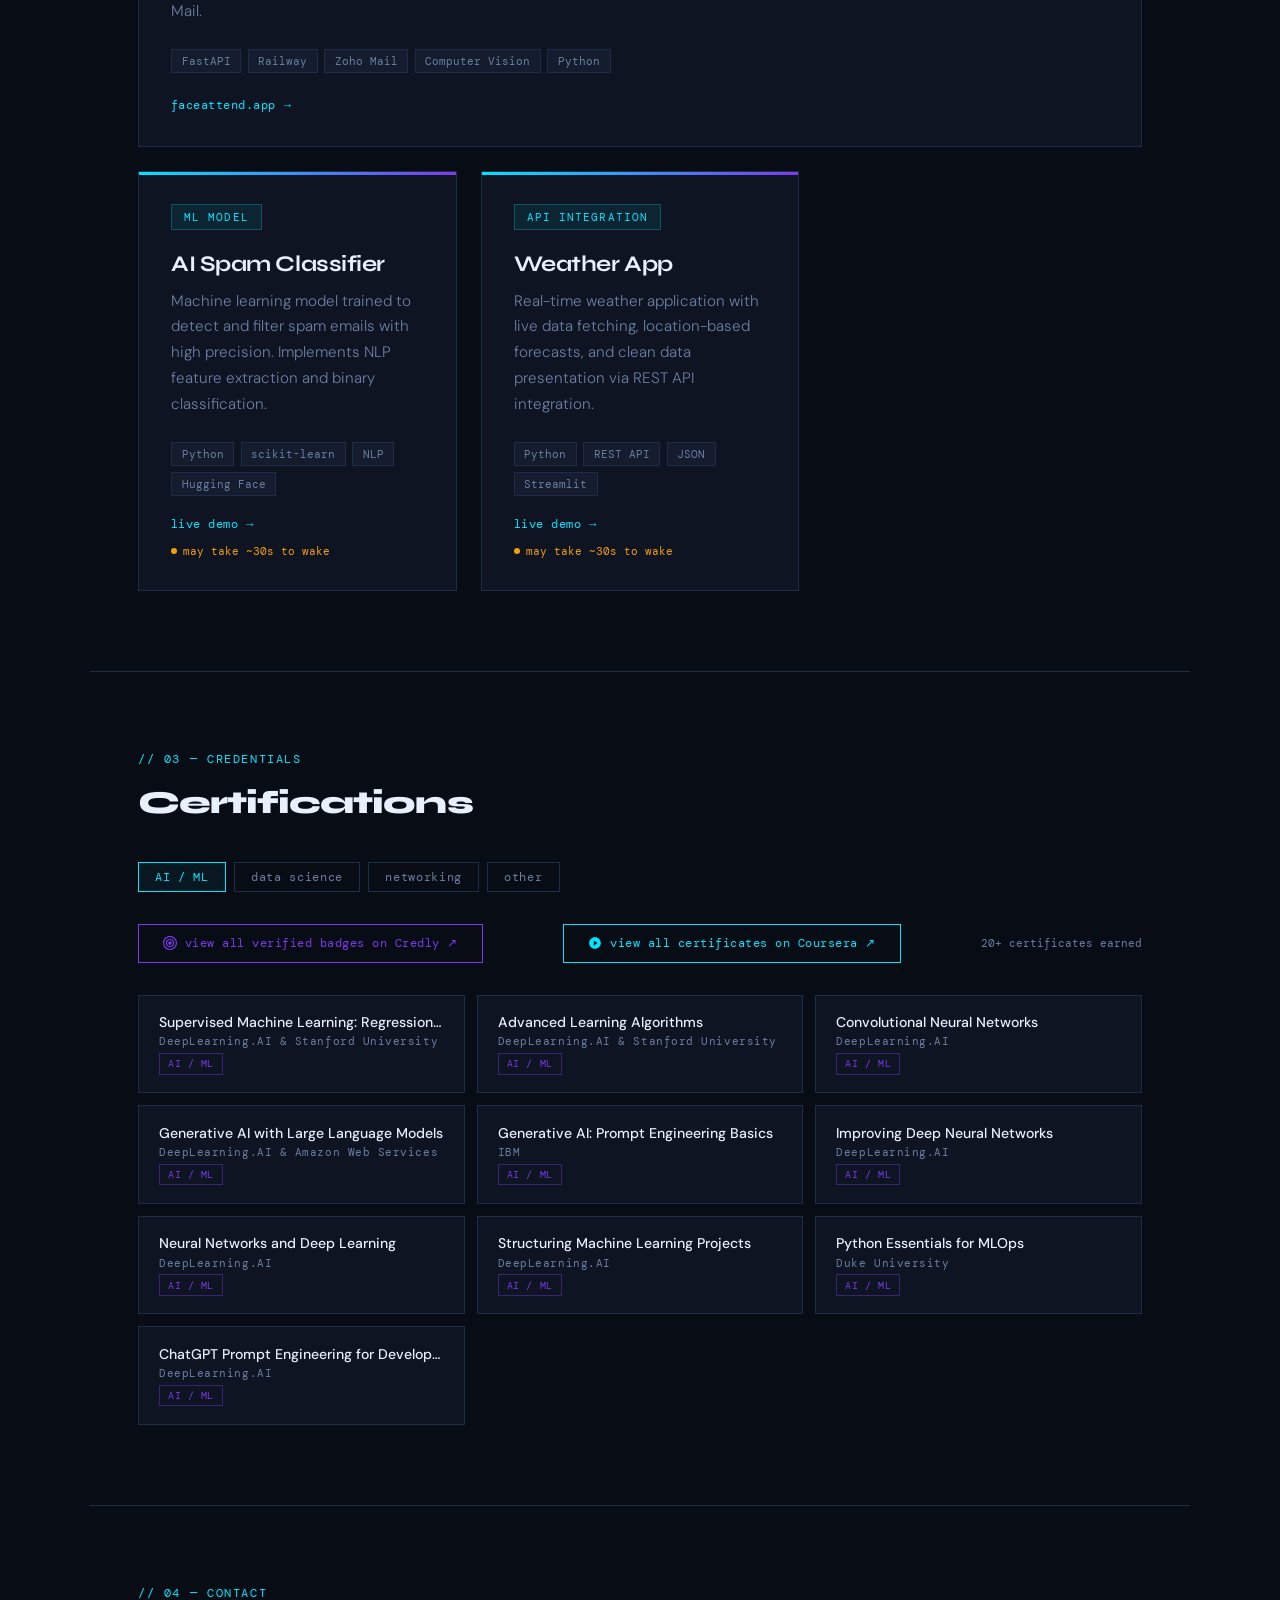
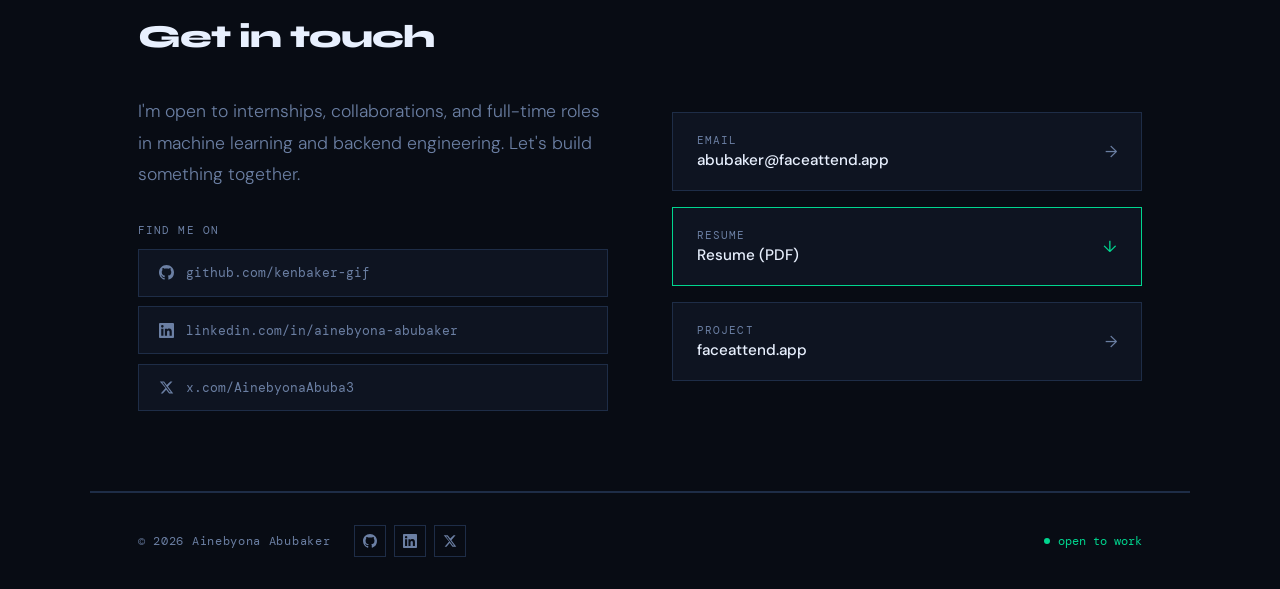
==== commit 3de72c9f: "Update" ====
--- a/index.html
+++ b/index.html
@@ -306,7 +306,11 @@
       <svg width="14" height="14" viewBox="0 0 24 24" fill="currentColor"><path d="M12 0C5.373 0 0 5.373 0 12s5.373 12 12 12 12-5.373 12-12S18.627 0 12 0zm0 2c5.514 0 10 4.486 10 10s-4.486 10-10 10S2 17.514 2 12 6.486 2 12 2zm0 3a7 7 0 100 14A7 7 0 0012 5zm0 2a5 5 0 110 10A5 5 0 0112 7zm0 2a3 3 0 100 6 3 3 0 000-6z"/></svg>
       view all verified badges on Credly &#8599;
     </a>
-    <span style="font-family:'DM Mono',monospace;font-size:0.7rem;color:var(--muted)">7 badges earned</span>
+    <a href="https://www.coursera.org/learner/ainebyona-abubaker" target="_blank" style="font-family:'DM Mono',monospace;font-size:0.78rem;padding:0.65rem 1.5rem;border:1px solid var(--accent);color:var(--accent);text-decoration:none;display:inline-flex;align-items:center;gap:0.5rem;letter-spacing:0.04em;transition:background .2s">
+      <svg width="14" height="14" viewBox="0 0 24 24" fill="currentColor"><path d="M12 2C6.48 2 2 6.48 2 12s4.48 10 10 10 10-4.48 10-10S17.52 2 12 2zm-2 14.5v-9l6 4.5-6 4.5z"/></svg>
+      view all certificates on Coursera &#8599;
+    </a>
+    <span style="font-family:'DM Mono',monospace;font-size:0.7rem;color:var(--muted)">20+ certificates earned</span>
   </div>
   <div class="certs-grid" id="certsGrid">
 
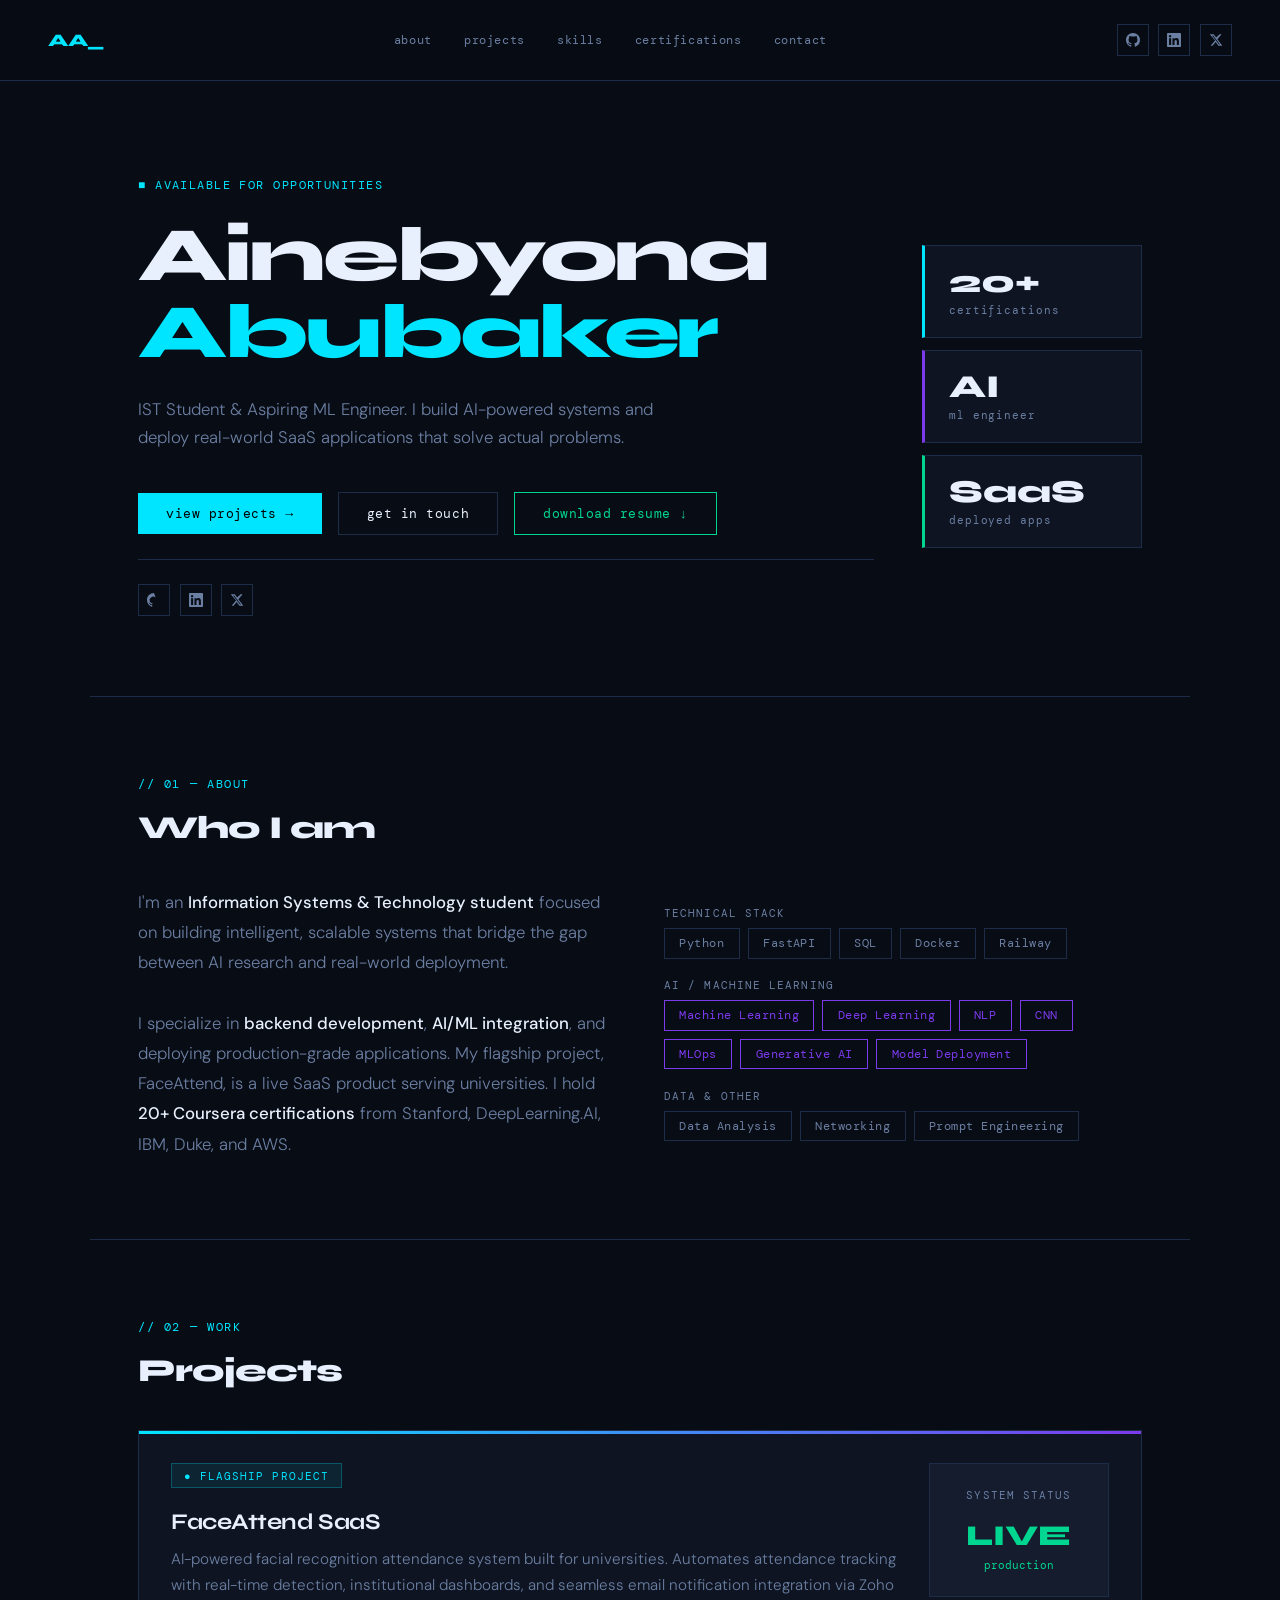
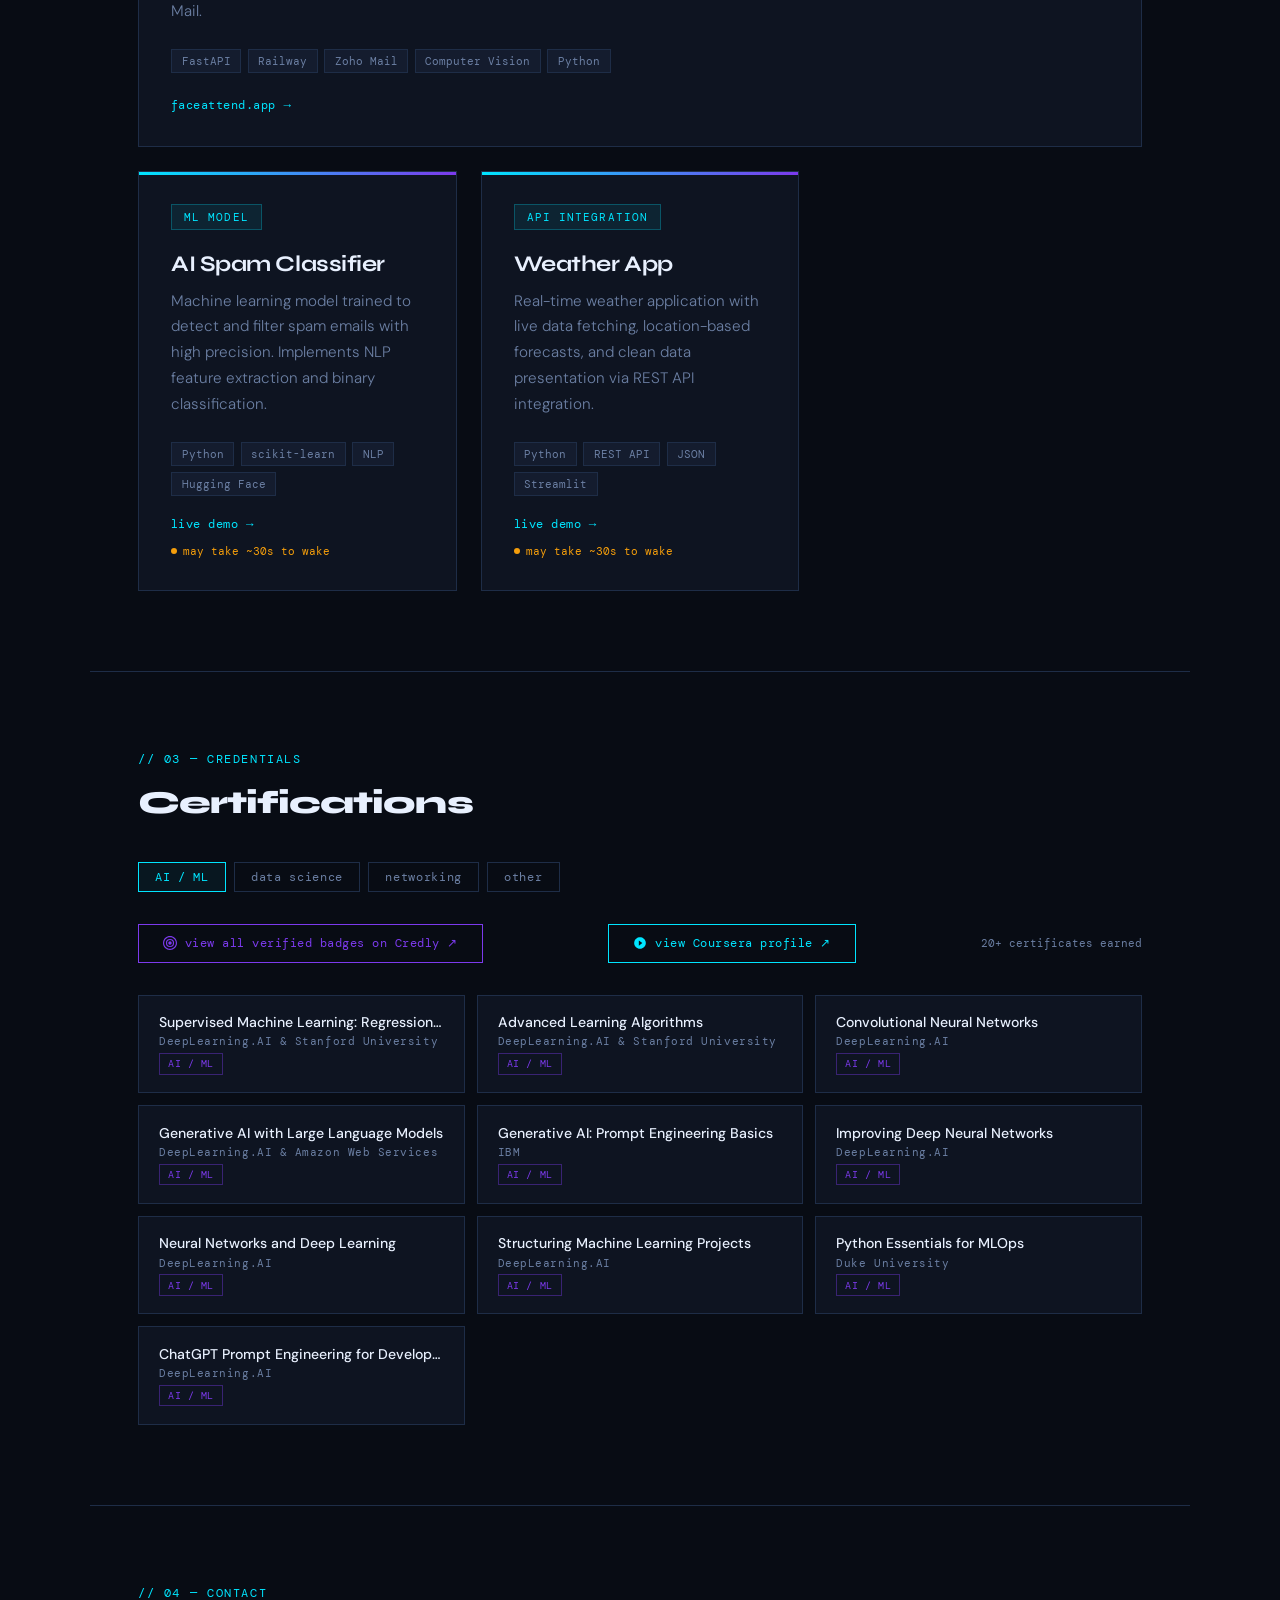
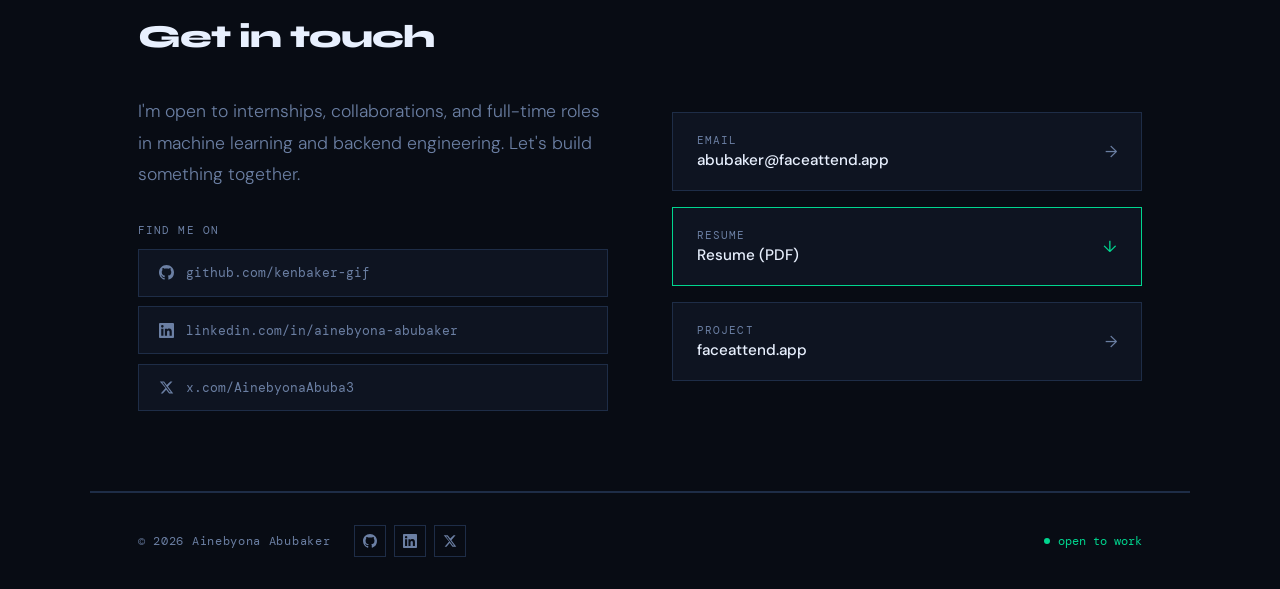
==== commit 96c50cf3: "Update" ====
--- a/index.html
+++ b/index.html
@@ -308,7 +308,7 @@
     </a>
     <a href="https://www.coursera.org/learner/ainebyona-abubaker" target="_blank" style="font-family:'DM Mono',monospace;font-size:0.78rem;padding:0.65rem 1.5rem;border:1px solid var(--accent);color:var(--accent);text-decoration:none;display:inline-flex;align-items:center;gap:0.5rem;letter-spacing:0.04em;transition:background .2s">
       <svg width="14" height="14" viewBox="0 0 24 24" fill="currentColor"><path d="M12 2C6.48 2 2 6.48 2 12s4.48 10 10 10 10-4.48 10-10S17.52 2 12 2zm-2 14.5v-9l6 4.5-6 4.5z"/></svg>
-      view all certificates on Coursera &#8599;
+      view Coursera profile &#8599;
     </a>
     <span style="font-family:'DM Mono',monospace;font-size:0.7rem;color:var(--muted)">20+ certificates earned</span>
   </div>
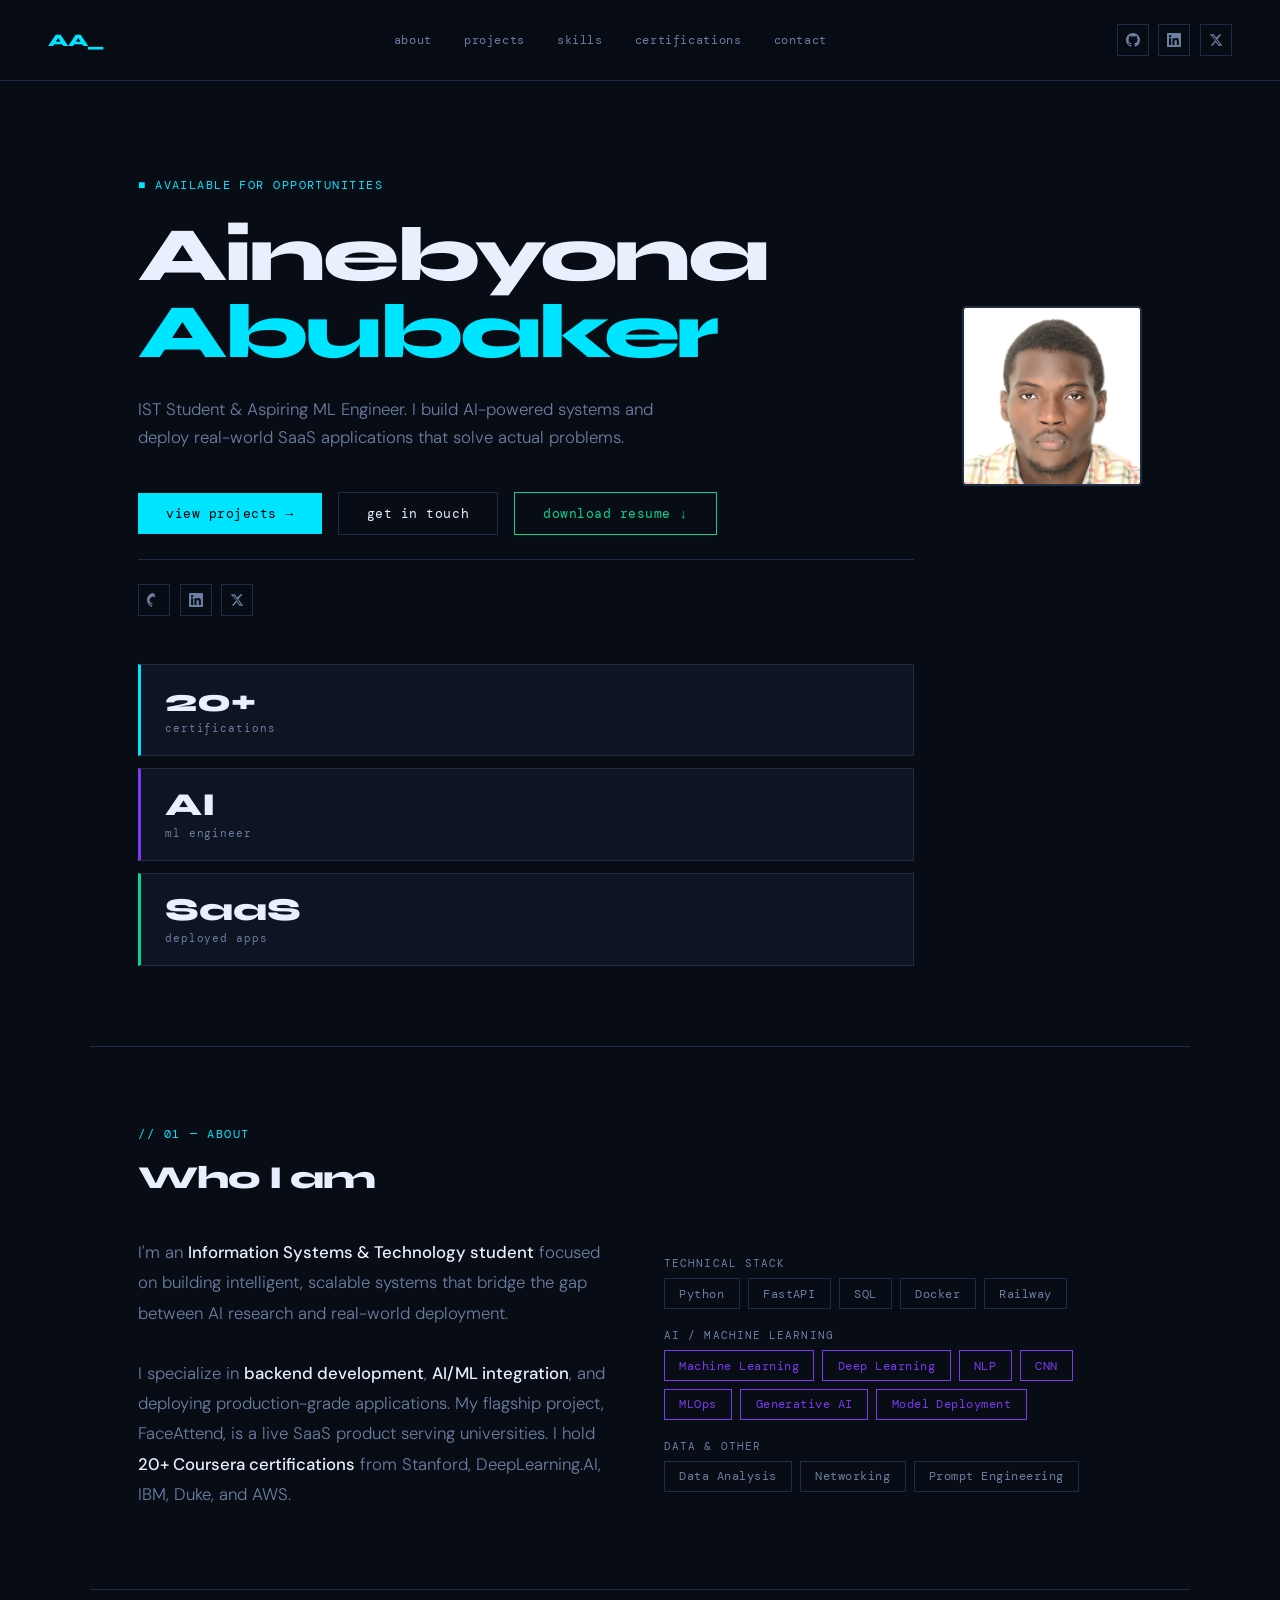
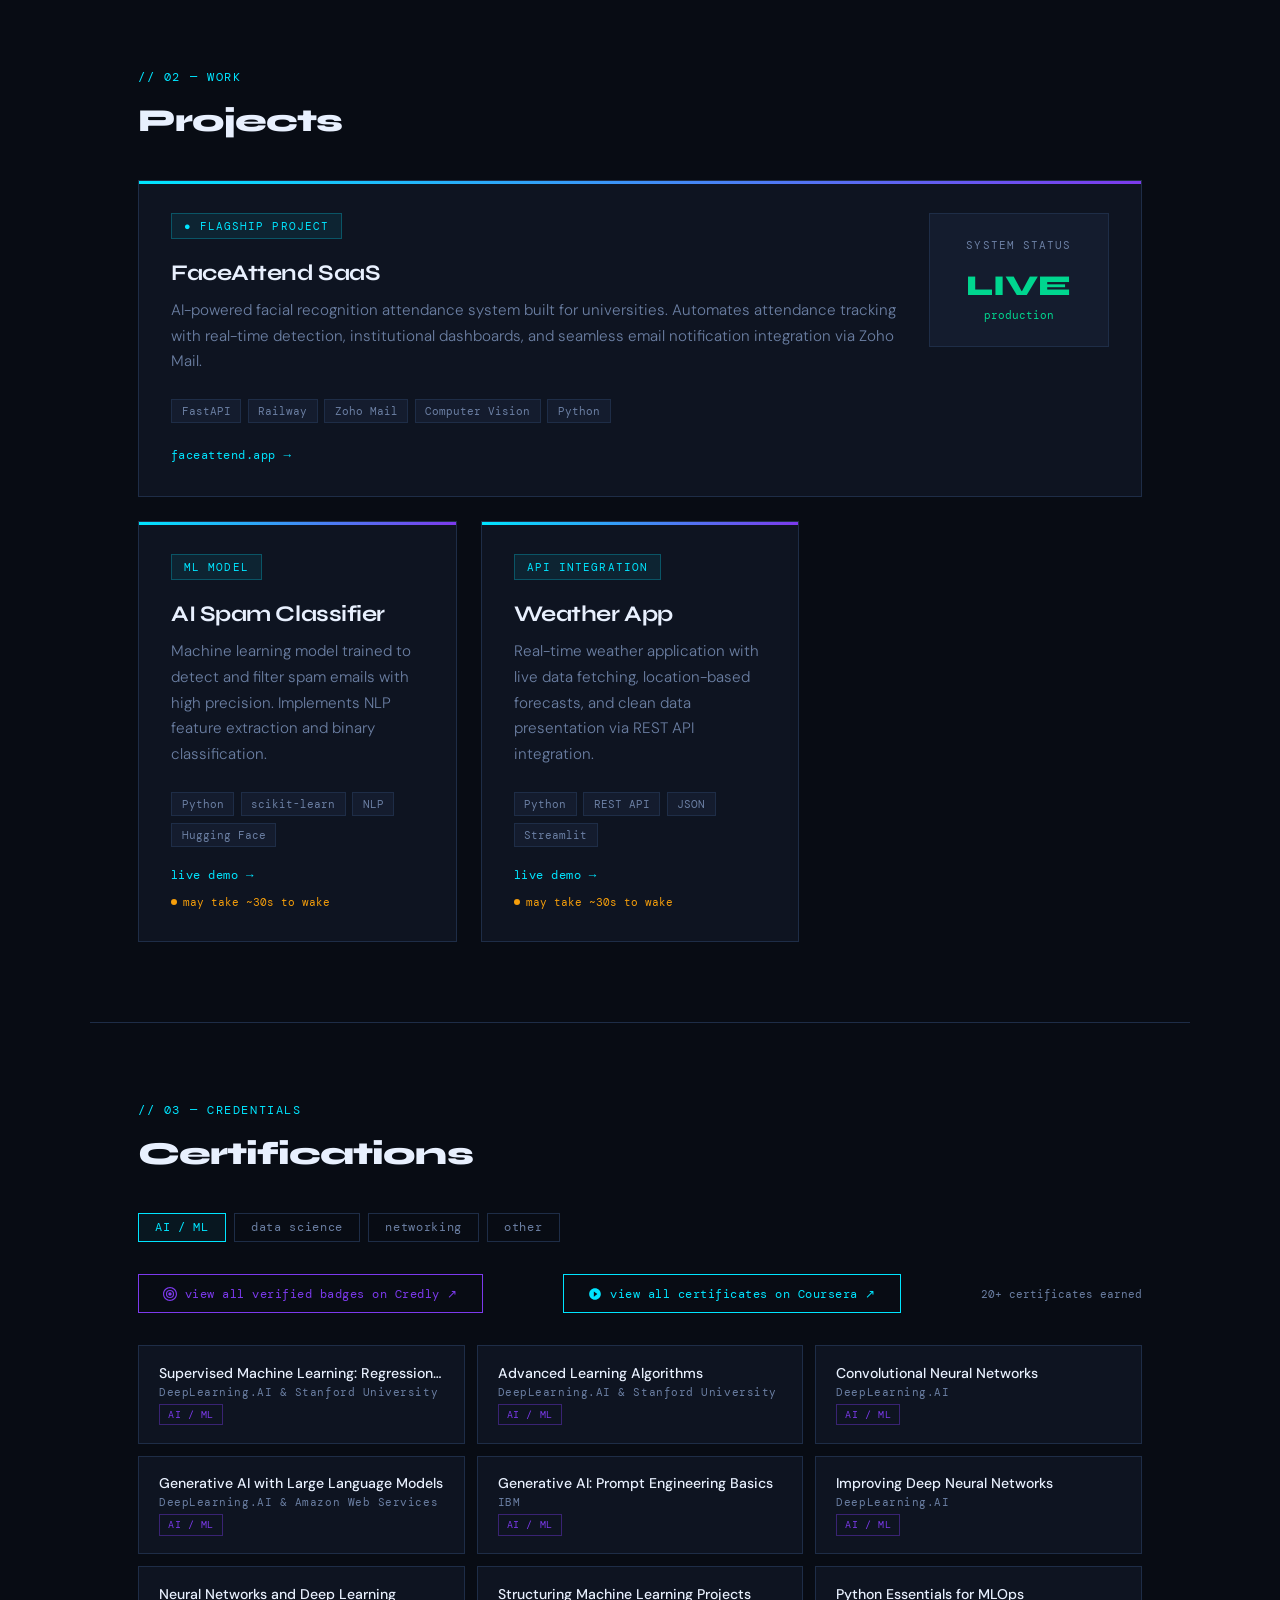
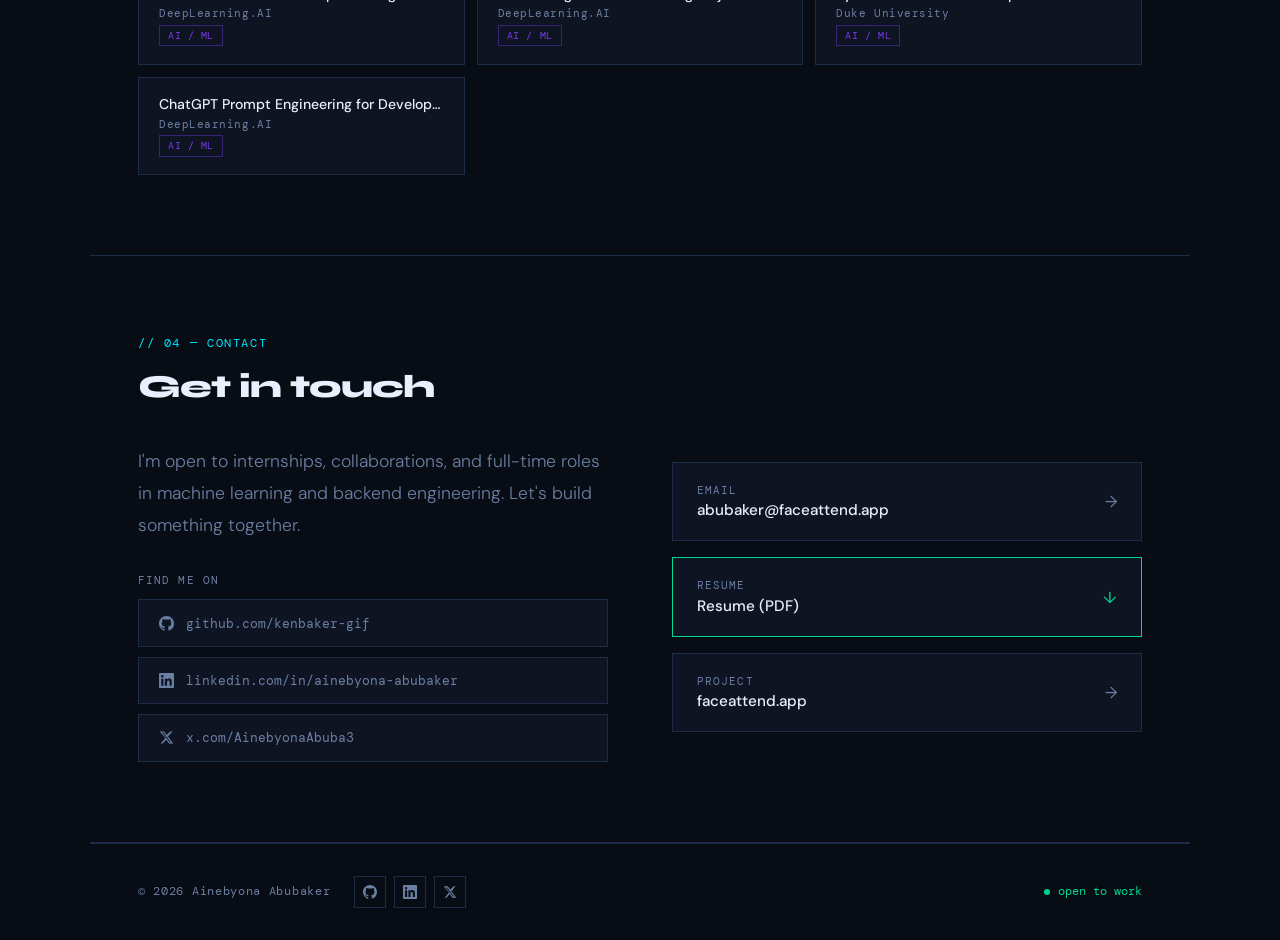
==== commit 664a5874: "Update" ====
--- a/index.html
+++ b/index.html
@@ -32,6 +32,7 @@
 .btn-ghost{font-family:'DM Mono',monospace;font-size:0.82rem;padding:0.75rem 1.75rem;background:transparent;color:var(--text);border:1px solid var(--border);cursor:pointer;letter-spacing:0.04em;text-decoration:none;display:inline-flex;align-items:center;gap:0.5rem;transition:border-color .2s,color .2s}
 .btn-ghost:hover{border-color:var(--accent);color:var(--accent)}
 .hero-social{display:flex;gap:0.6rem;margin-top:1.5rem;padding-top:1.5rem;border-top:1px solid var(--border)}
+.hero-photo{width:180px;height:180px;border-radius:4px;object-fit:cover;object-position:center top;border:2px solid var(--border);filter:grayscale(20%);flex-shrink:0}
 .hero-visual{display:flex;flex-direction:column;gap:0.75rem;min-width:220px}
 .stat-card{background:var(--surface);border:1px solid var(--border);padding:1.25rem 1.5rem;border-left:3px solid var(--accent)}
 .stat-card.v2{border-left-color:var(--accent2)}
@@ -123,7 +124,9 @@
   nav{padding:1rem 1.25rem}
   .nav-center{display:none}
   .hero{grid-template-columns:1fr;padding:3rem 1.25rem 2.5rem;gap:2rem}
+  .hero-photo{width:100px;height:100px;margin:0 auto}
   .hero h1{font-size:clamp(2rem,10vw,3.5rem)}
+  .hero-photo{display:block}
   .hero-visual{flex-direction:row;min-width:unset;gap:0.5rem}
   .stat-card{flex:1;padding:1rem}
   .stat-num{font-size:1.5rem}
@@ -188,6 +191,7 @@
       <a href="https://x.com/AinebyonaAbuba3" target="_blank" class="social-link" title="Twitter / X"><svg viewBox="0 0 24 24"><path d="M18.244 2.25h3.308l-7.227 8.26 8.502 11.24H16.17l-4.714-6.231-5.401 6.231H2.744l7.737-8.835L1.254 2.25H8.08l4.253 5.622 5.91-5.622zm-1.161 17.52h1.833L7.084 4.126H5.117z"/></svg></a>
     </div>
   </div>
+  <img src="profile.jpg" alt="Ainebyona Abubaker" class="hero-photo"/>
   <div class="hero-visual">
     <div class="stat-card">
       <div class="stat-num">20+</div>
@@ -308,7 +312,7 @@
     </a>
     <a href="https://www.coursera.org/learner/ainebyona-abubaker" target="_blank" style="font-family:'DM Mono',monospace;font-size:0.78rem;padding:0.65rem 1.5rem;border:1px solid var(--accent);color:var(--accent);text-decoration:none;display:inline-flex;align-items:center;gap:0.5rem;letter-spacing:0.04em;transition:background .2s">
       <svg width="14" height="14" viewBox="0 0 24 24" fill="currentColor"><path d="M12 2C6.48 2 2 6.48 2 12s4.48 10 10 10 10-4.48 10-10S17.52 2 12 2zm-2 14.5v-9l6 4.5-6 4.5z"/></svg>
-      view Coursera profile &#8599;
+      view all certificates on Coursera &#8599;
     </a>
     <span style="font-family:'DM Mono',monospace;font-size:0.7rem;color:var(--muted)">20+ certificates earned</span>
   </div>
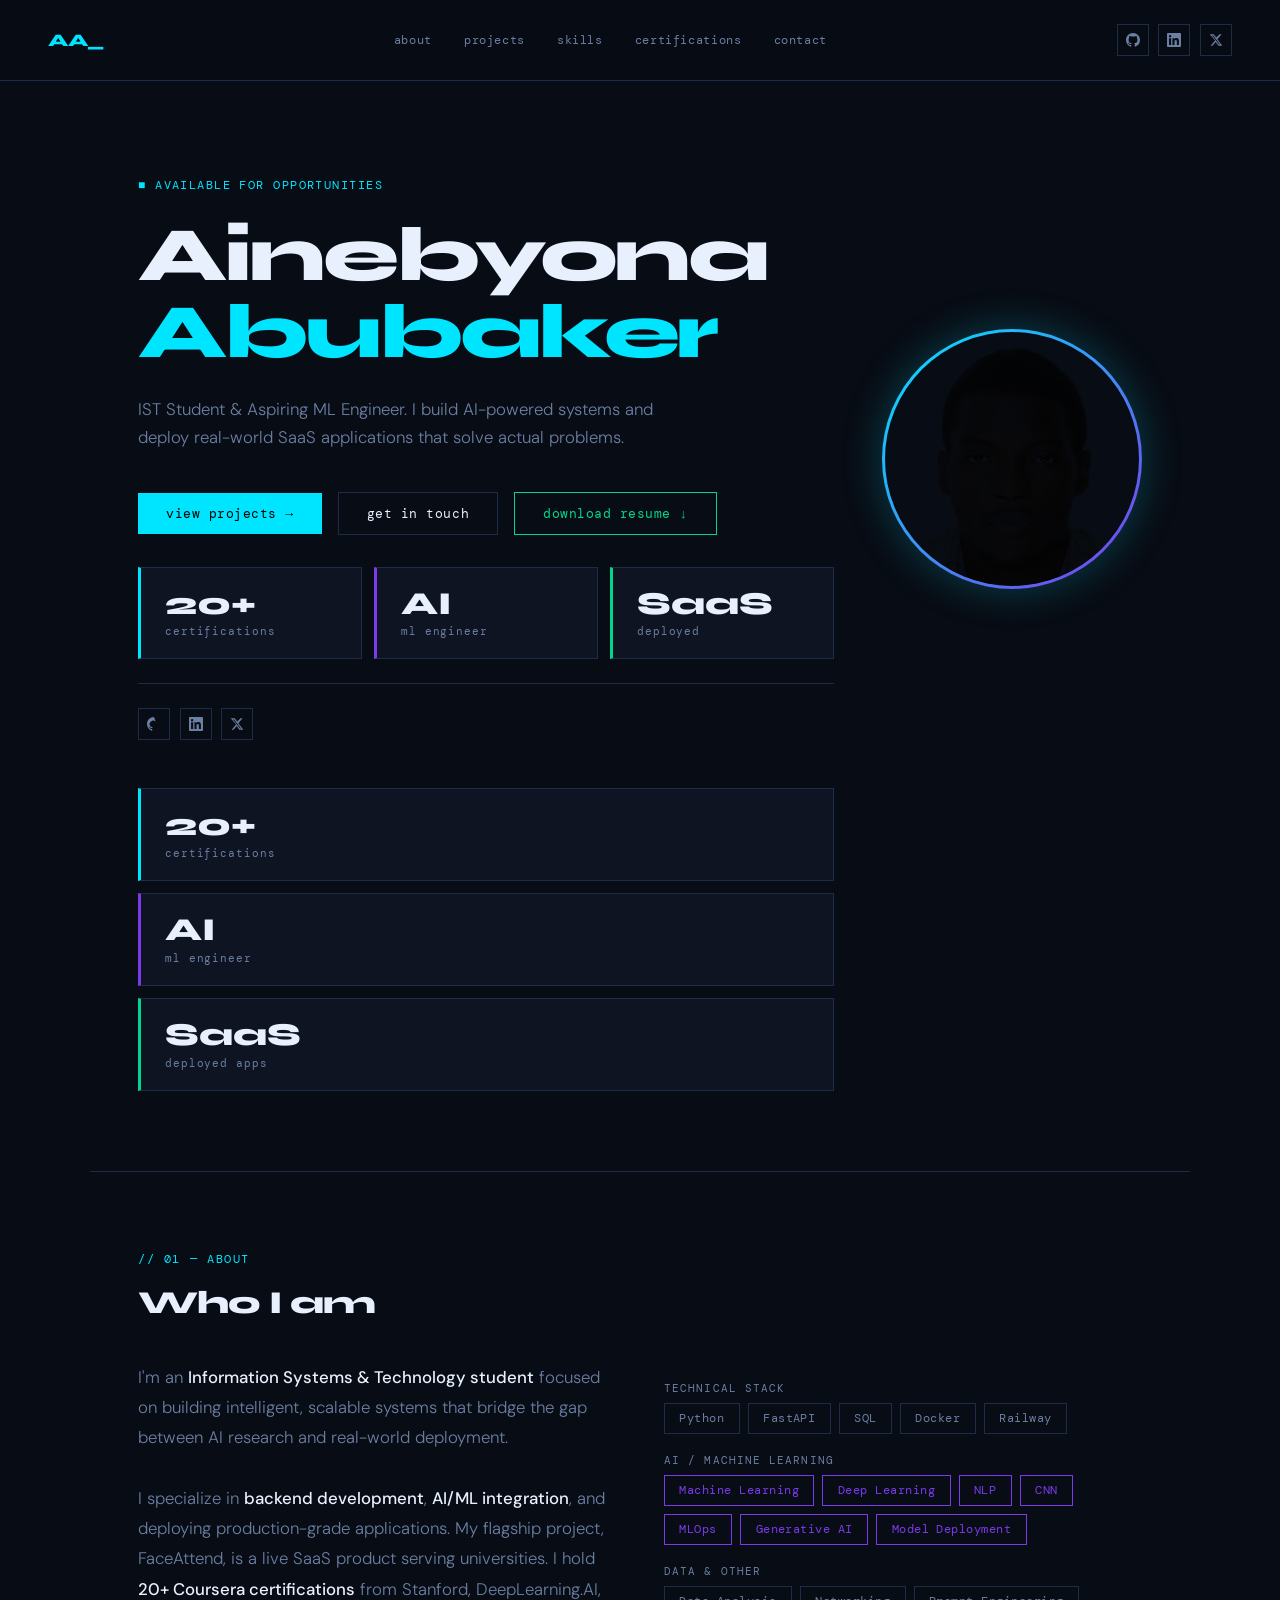
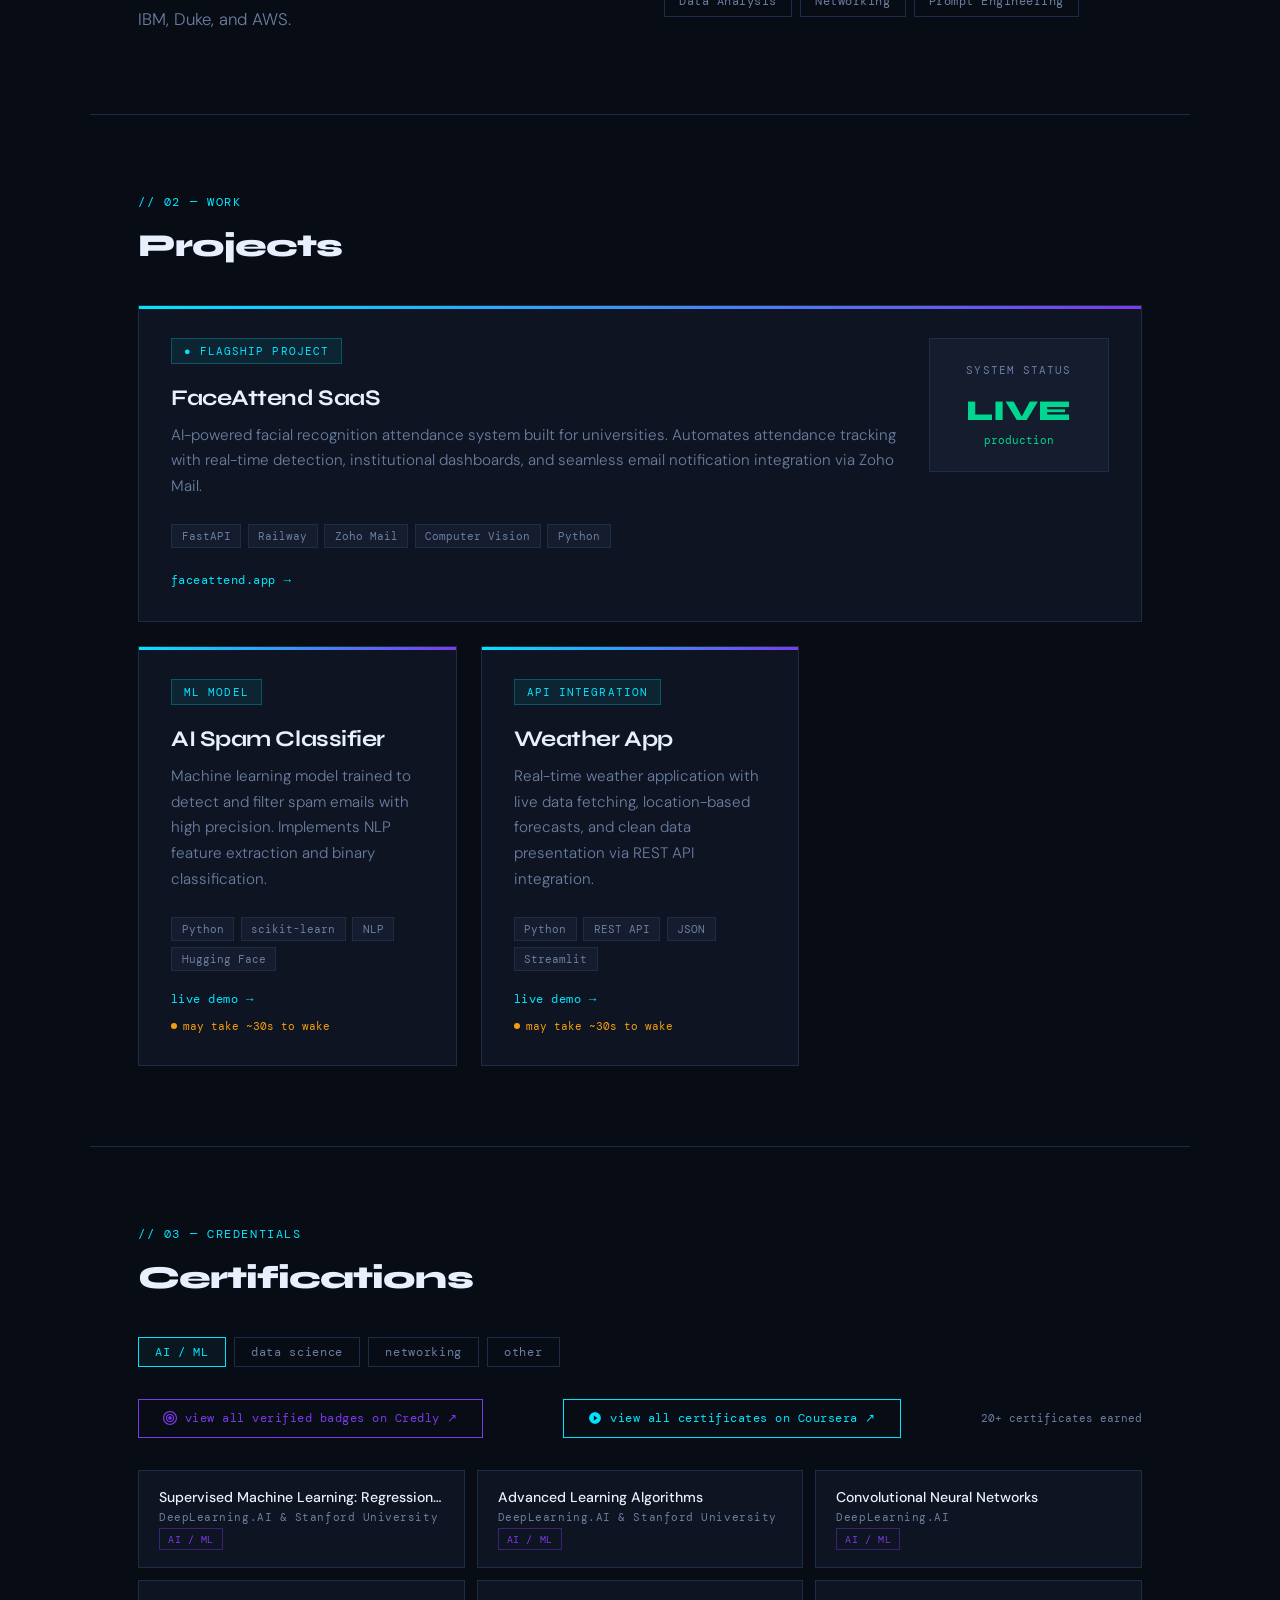
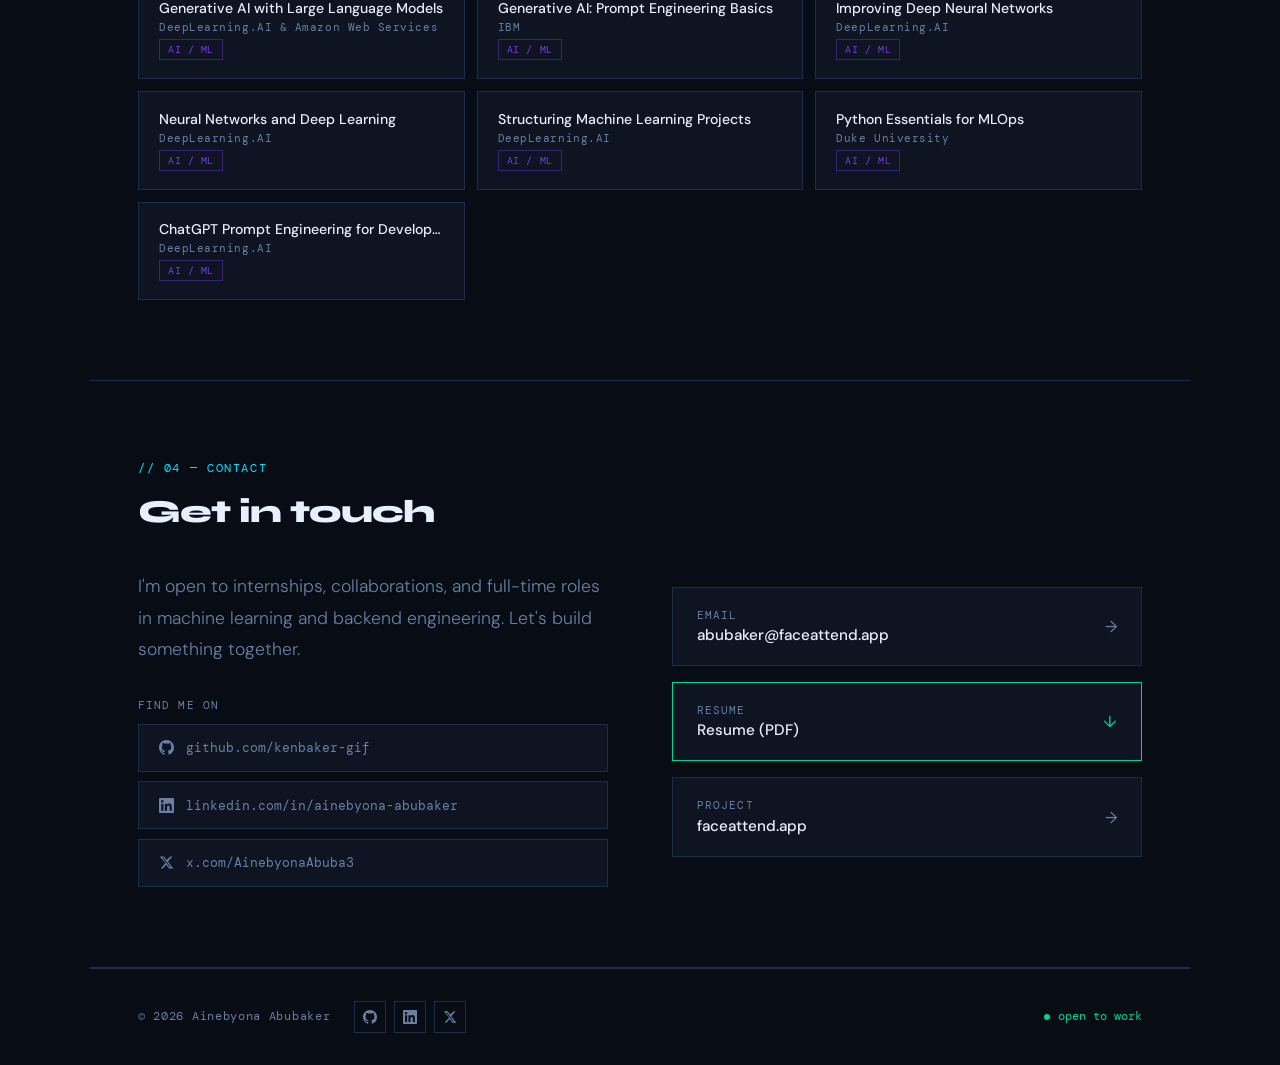
==== commit c283cf45: "Update" ====
--- a/index.html
+++ b/index.html
@@ -32,7 +32,9 @@
 .btn-ghost{font-family:'DM Mono',monospace;font-size:0.82rem;padding:0.75rem 1.75rem;background:transparent;color:var(--text);border:1px solid var(--border);cursor:pointer;letter-spacing:0.04em;text-decoration:none;display:inline-flex;align-items:center;gap:0.5rem;transition:border-color .2s,color .2s}
 .btn-ghost:hover{border-color:var(--accent);color:var(--accent)}
 .hero-social{display:flex;gap:0.6rem;margin-top:1.5rem;padding-top:1.5rem;border-top:1px solid var(--border)}
-.hero-photo{width:180px;height:180px;border-radius:4px;object-fit:cover;object-position:center top;border:2px solid var(--border);filter:grayscale(20%);flex-shrink:0}
+.hero-photo-wrap{position:relative;width:260px;height:260px;flex-shrink:0;border-radius:50%;padding:3px;background:linear-gradient(135deg,var(--accent),var(--accent2));box-shadow:0 0 40px rgba(0,229,255,0.25)}
+.hero-photo-inner{width:100%;height:100%;border-radius:50%;overflow:hidden;background:var(--bg)}
+.hero-photo{width:100%;height:100%;object-fit:cover;object-position:center top;border-radius:50%;mix-blend-mode:multiply;filter:contrast(1.05)}
 .hero-visual{display:flex;flex-direction:column;gap:0.75rem;min-width:220px}
 .stat-card{background:var(--surface);border:1px solid var(--border);padding:1.25rem 1.5rem;border-left:3px solid var(--accent)}
 .stat-card.v2{border-left-color:var(--accent2)}
@@ -124,9 +126,8 @@
   nav{padding:1rem 1.25rem}
   .nav-center{display:none}
   .hero{grid-template-columns:1fr;padding:3rem 1.25rem 2.5rem;gap:2rem}
-  .hero-photo{width:100px;height:100px;margin:0 auto}
+  .hero-photo-wrap{width:160px;height:160px;margin:0 auto}
   .hero h1{font-size:clamp(2rem,10vw,3.5rem)}
-  .hero-photo{display:block}
   .hero-visual{flex-direction:row;min-width:unset;gap:0.5rem}
   .stat-card{flex:1;padding:1rem}
   .stat-num{font-size:1.5rem}
@@ -185,13 +186,22 @@
       <a href="#contact" class="btn-ghost">get in touch</a>
       <a href="https://drive.google.com/uc?export=download&id=1H0Y0pc1dV9U__H_Oki8DAvMTe81M1eYb" target="_blank" class="btn-ghost" style="border-color:var(--green);color:var(--green);">download resume &#8595;</a>
     </div>
+    <div style="display:flex;gap:0.75rem;margin-top:2rem;flex-wrap:wrap">
+      <div class="stat-card" style="flex:1;min-width:100px"><div class="stat-num">20+</div><div class="stat-label">certifications</div></div>
+      <div class="stat-card v2" style="flex:1;min-width:100px"><div class="stat-num">AI</div><div class="stat-label">ml engineer</div></div>
+      <div class="stat-card v3" style="flex:1;min-width:100px"><div class="stat-num">SaaS</div><div class="stat-label">deployed</div></div>
+    </div>
     <div class="hero-social">
       <a href="https://github.com/kenbaker-gif" target="_blank" class="social-link" title="GitHub"><svg viewBox="0 0 24 24"><path d="M12 0C5.37 0 0 5.37 0 12c0 5.31 3.435 9.795 8.205 11.385.6.105.825-.255.825-.57 0-.285-.015-1.23-.015-2.235-3.015.555-3.795-.735-4.035-1.41-.135-.345-.72-1.41-1.23-1.695-.42-.225-1.02-.78-.015-.795.945-.015 1.62.87 1.845 1.23 1.08 1.815 2.805 1.305 3.495.99.105-.78.42-1.305.765-1.605-2.67-.3-5.46-1.335-5.46-5.925 0-1.305.465-2.805 5.625-5.475 5.925.435.375.81 1.095.81 2.22 0 1.605-.015 2.895-.015 3.3 0 .315.225.69.825.57A12.02 12.02 0 0024 12c0-6.63-5.37-12-12-12z"/></svg></a>
       <a href="https://linkedin.com/in/ainebyona-abubaker" target="_blank" class="social-link" title="LinkedIn"><svg viewBox="0 0 24 24"><path d="M20.447 20.452h-3.554v-5.569c0-1.328-.027-3.037-1.852-3.037-1.853 0-2.136 1.445-2.136 2.939v5.667H9.351V9h3.414v1.561h.046c.477-.9 1.637-1.85 3.37-1.85 3.601 0 4.267 2.37 4.267 5.455v6.286zM5.337 7.433a2.062 2.062 0 01-2.063-2.065 2.064 2.064 0 112.063 2.065zm1.782 13.019H3.555V9h3.564v11.452zM22.225 0H1.771C.792 0 0 .774 0 1.729v20.542C0 23.227.792 24 1.771 24h20.451C23.2 24 24 23.227 24 22.271V1.729C24 .774 23.2 0 22.222 0h.003z"/></svg></a>
       <a href="https://x.com/AinebyonaAbuba3" target="_blank" class="social-link" title="Twitter / X"><svg viewBox="0 0 24 24"><path d="M18.244 2.25h3.308l-7.227 8.26 8.502 11.24H16.17l-4.714-6.231-5.401 6.231H2.744l7.737-8.835L1.254 2.25H8.08l4.253 5.622 5.91-5.622zm-1.161 17.52h1.833L7.084 4.126H5.117z"/></svg></a>
     </div>
   </div>
-  <img src="profile.jpg" alt="Ainebyona Abubaker" class="hero-photo"/>
+  <div class="hero-photo-wrap">
+    <div class="hero-photo-inner">
+      <img src="profile.jpg" alt="Ainebyona Abubaker" class="hero-photo"/>
+    </div>
+  </div>
   <div class="hero-visual">
     <div class="stat-card">
       <div class="stat-num">20+</div>
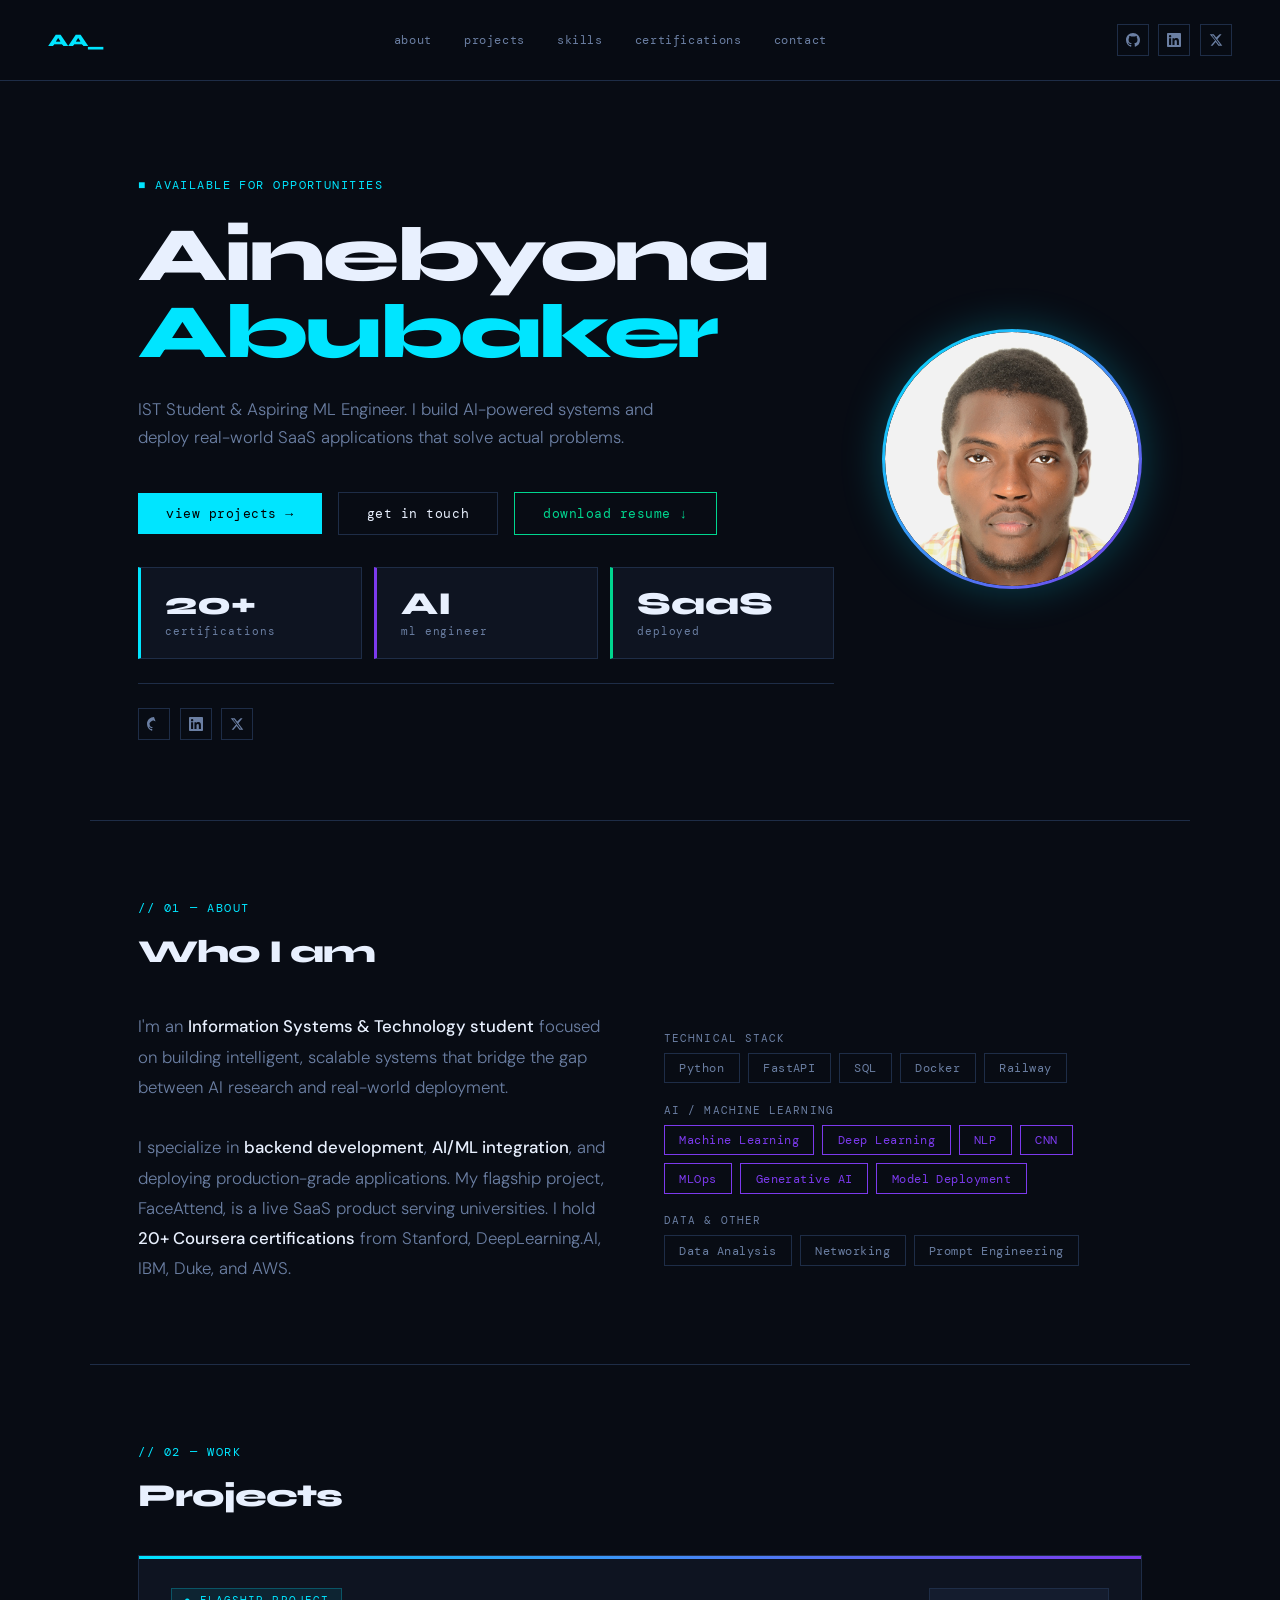
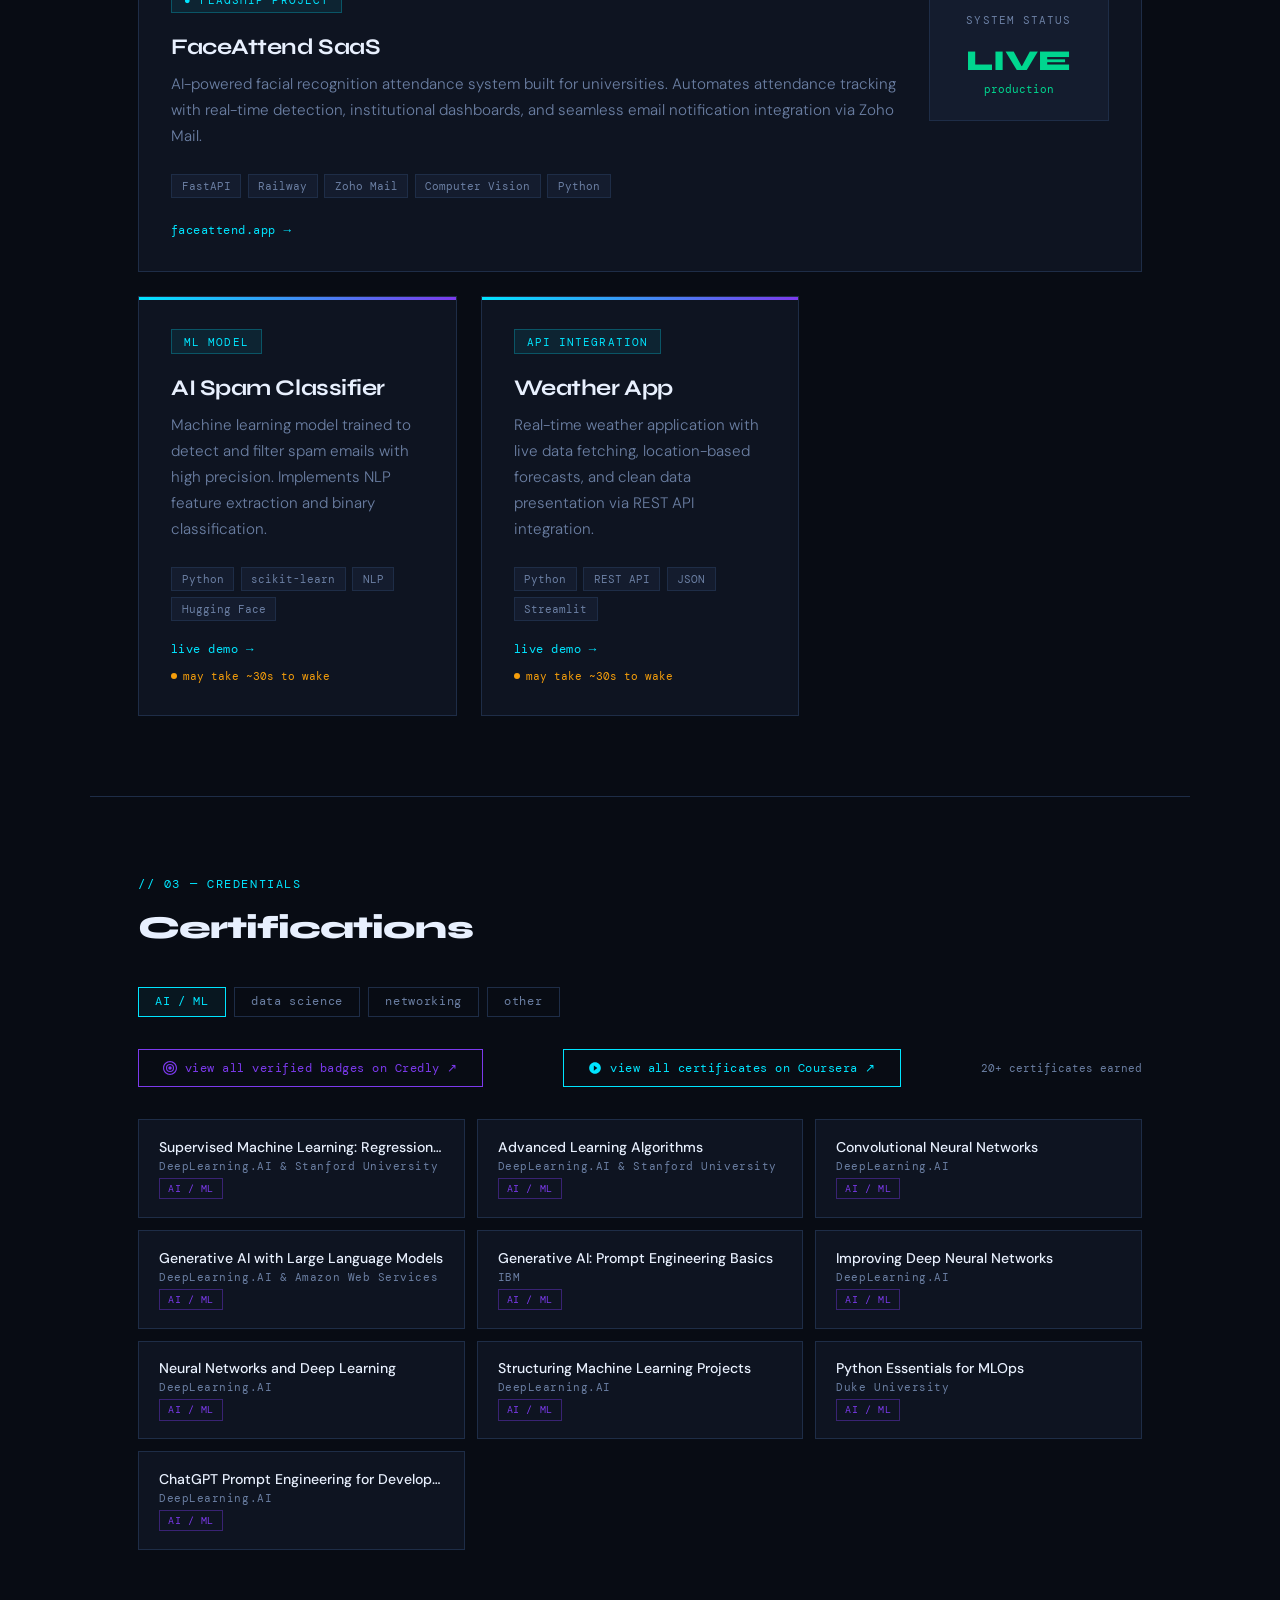
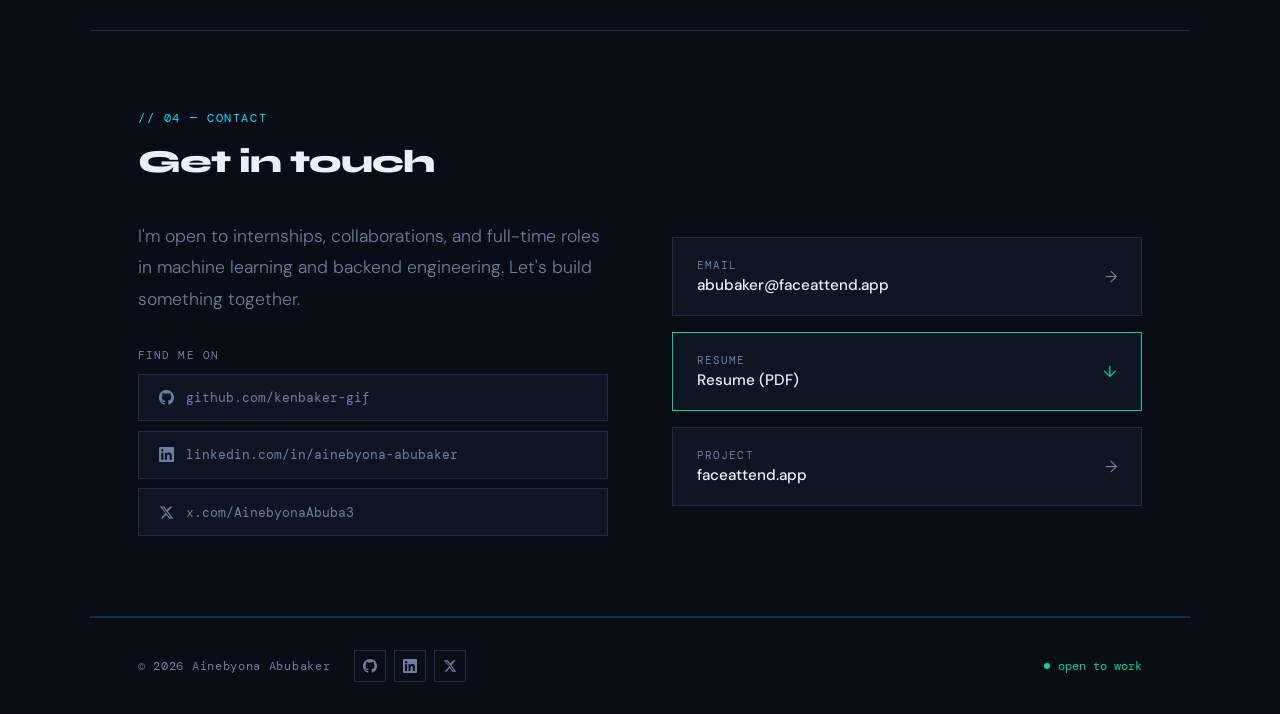
==== commit 757ec32c: "Update" ====
--- a/index.html
+++ b/index.html
@@ -34,7 +34,7 @@
 .hero-social{display:flex;gap:0.6rem;margin-top:1.5rem;padding-top:1.5rem;border-top:1px solid var(--border)}
 .hero-photo-wrap{position:relative;width:260px;height:260px;flex-shrink:0;border-radius:50%;padding:3px;background:linear-gradient(135deg,var(--accent),var(--accent2));box-shadow:0 0 40px rgba(0,229,255,0.25)}
 .hero-photo-inner{width:100%;height:100%;border-radius:50%;overflow:hidden;background:var(--bg)}
-.hero-photo{width:100%;height:100%;object-fit:cover;object-position:center top;border-radius:50%;mix-blend-mode:multiply;filter:contrast(1.05)}
+.hero-photo{width:100%;height:100%;object-fit:cover;object-position:center top;border-radius:50%;filter:contrast(1.05) brightness(0.95)}
 .hero-visual{display:flex;flex-direction:column;gap:0.75rem;min-width:220px}
 .stat-card{background:var(--surface);border:1px solid var(--border);padding:1.25rem 1.5rem;border-left:3px solid var(--accent)}
 .stat-card.v2{border-left-color:var(--accent2)}
@@ -202,20 +202,7 @@
       <img src="profile.jpg" alt="Ainebyona Abubaker" class="hero-photo"/>
     </div>
   </div>
-  <div class="hero-visual">
-    <div class="stat-card">
-      <div class="stat-num">20+</div>
-      <div class="stat-label">certifications</div>
-    </div>
-    <div class="stat-card v2">
-      <div class="stat-num">AI</div>
-      <div class="stat-label">ml engineer</div>
-    </div>
-    <div class="stat-card v3">
-      <div class="stat-num">SaaS</div>
-      <div class="stat-label">deployed apps</div>
-    </div>
-  </div>
+
 </div>
 </div>
 
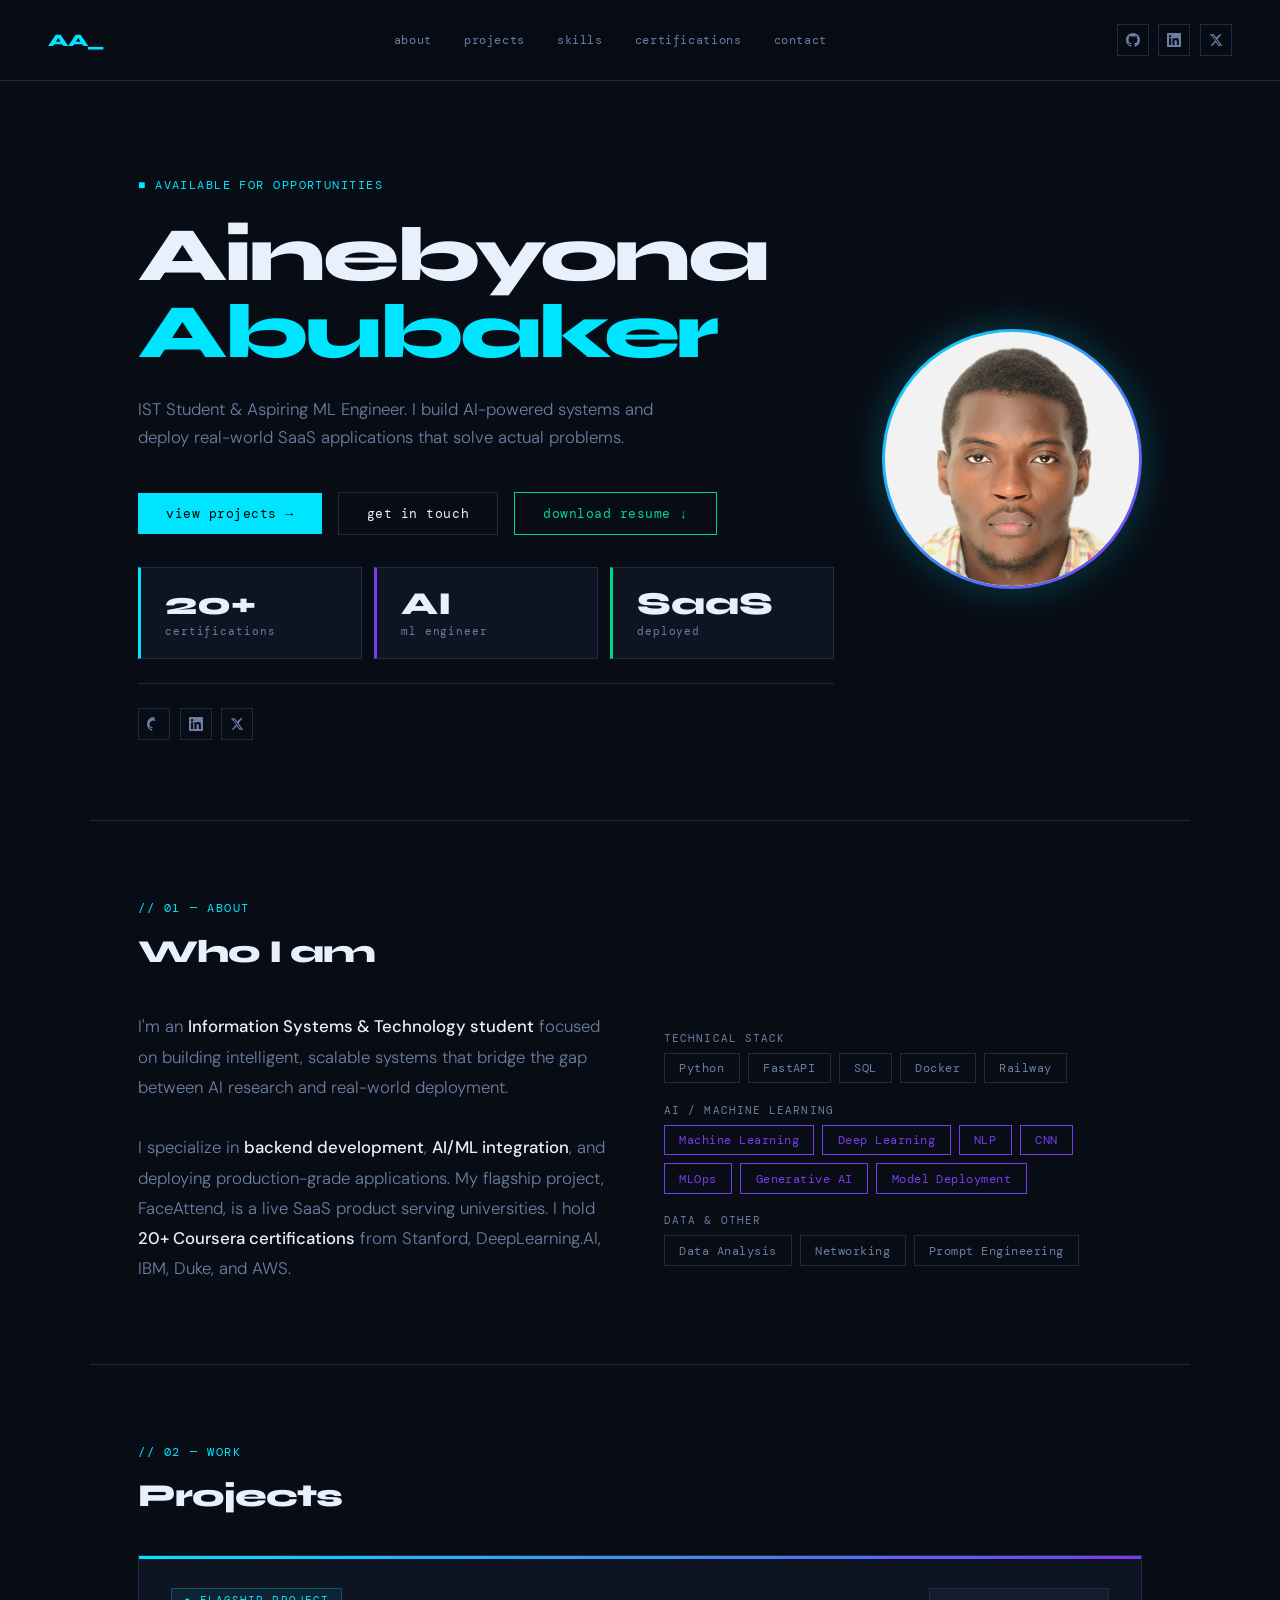
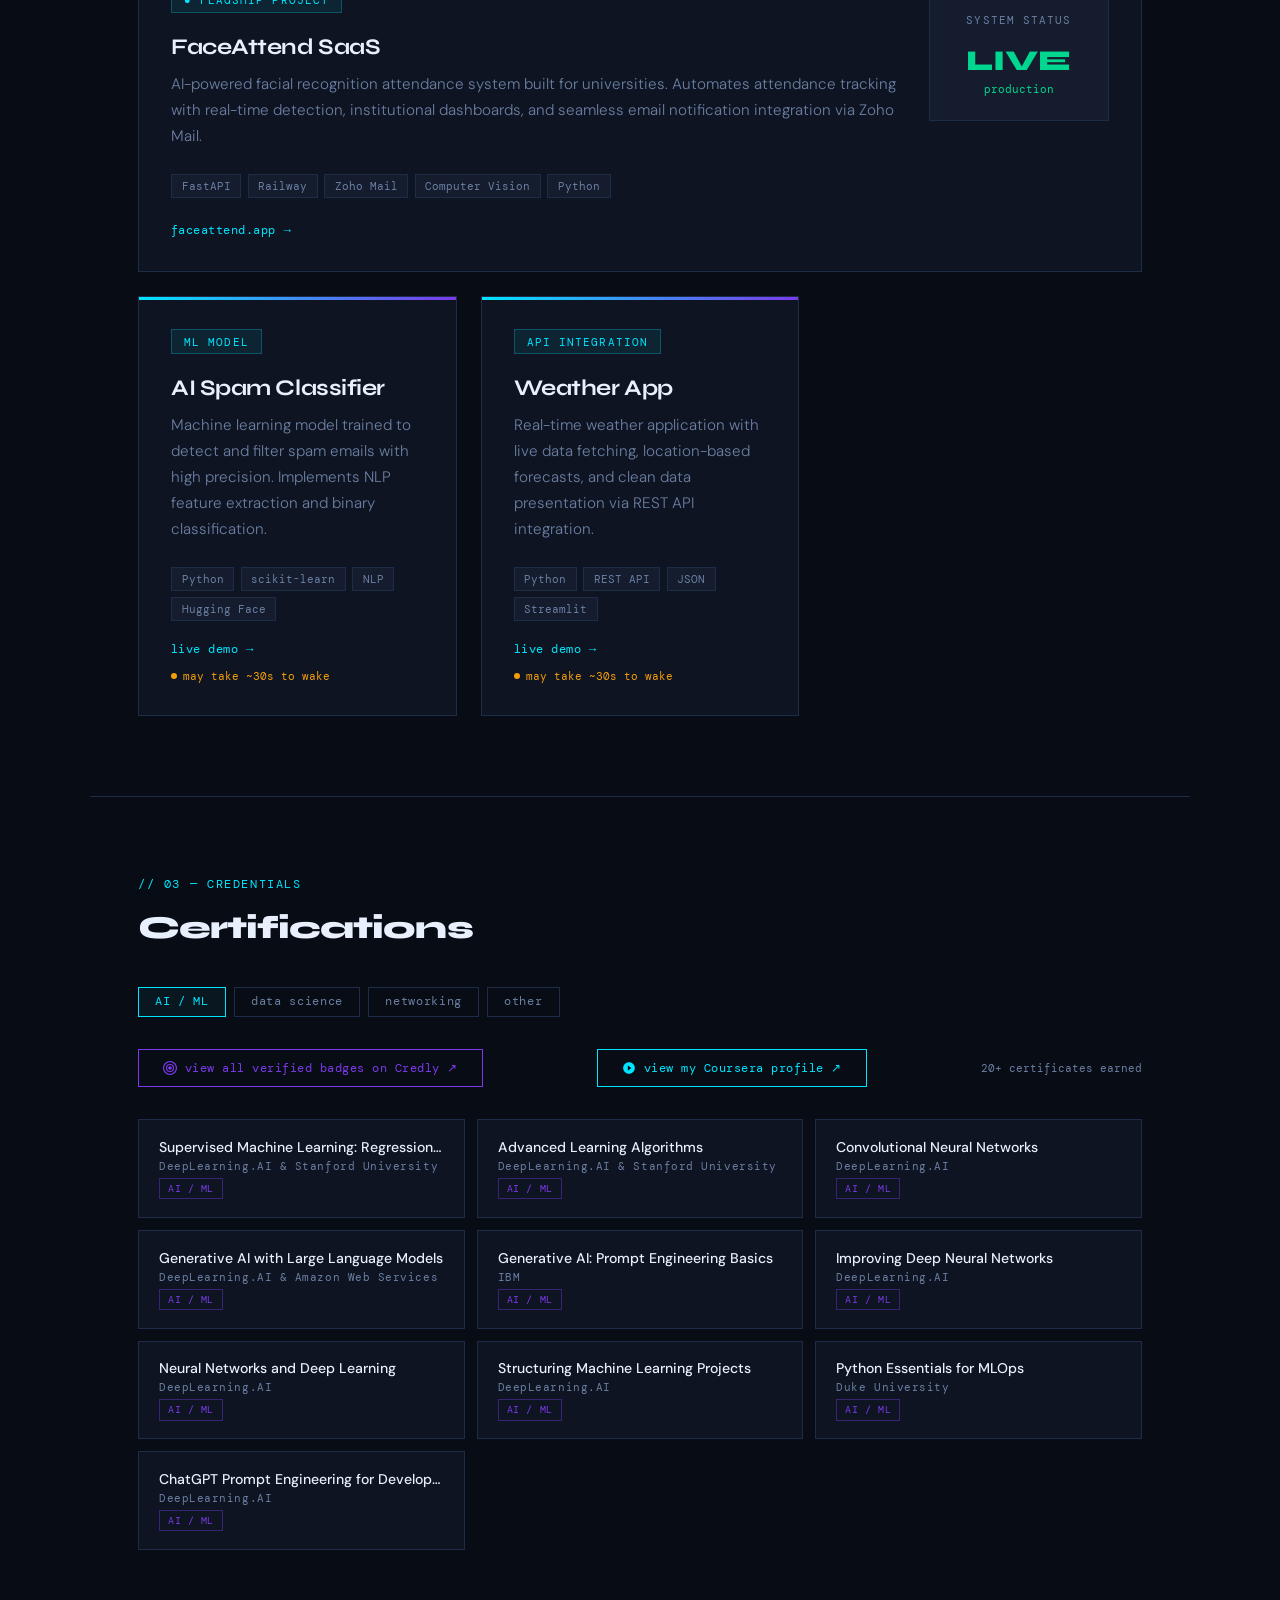
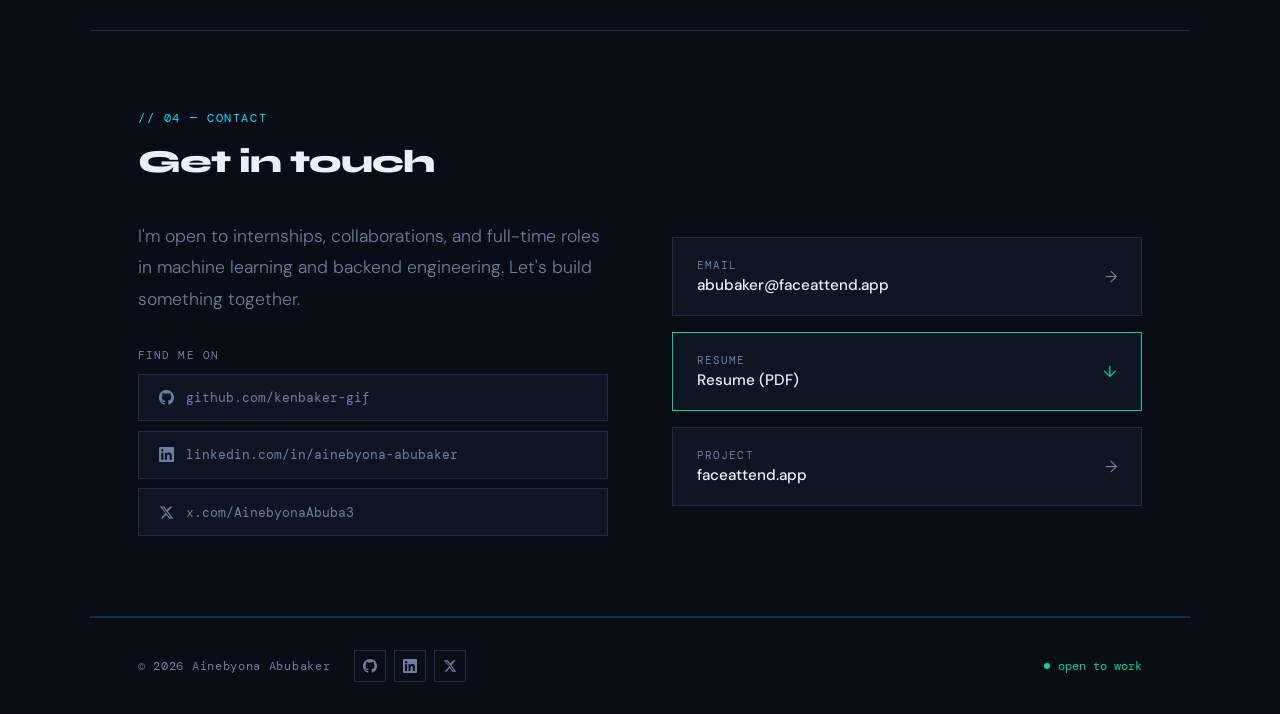
==== commit 1a4e9358: "Update" ====
--- a/index.html
+++ b/index.html
@@ -5,6 +5,9 @@
 <meta name="viewport" content="width=device-width,initial-scale=1.0"/>
 <title>Ainebyona Abubaker</title>
 <link href="https://fonts.googleapis.com/css2?family=DM+Mono:wght@400;500&family=Syne:wght@700;800&family=DM+Sans:wght@300;400;500&display=swap" rel="stylesheet"/>
+<link rel="icon" type="image/x-icon" href="favicon.ico"/>
+<link rel="icon" type="image/png" href="favicon.png"/>
+<link rel="apple-touch-icon" href="favicon.png"/>
 <style>
 *{box-sizing:border-box;margin:0;padding:0}
 :root{
@@ -33,7 +36,7 @@
 .btn-ghost:hover{border-color:var(--accent);color:var(--accent)}
 .hero-social{display:flex;gap:0.6rem;margin-top:1.5rem;padding-top:1.5rem;border-top:1px solid var(--border)}
 .hero-photo-wrap{position:relative;width:260px;height:260px;flex-shrink:0;border-radius:50%;padding:3px;background:linear-gradient(135deg,var(--accent),var(--accent2));box-shadow:0 0 40px rgba(0,229,255,0.25)}
-.hero-photo-inner{width:100%;height:100%;border-radius:50%;overflow:hidden;background:var(--bg)}
+.hero-photo-inner{width:100%;height:100%;border-radius:50%;overflow:hidden;background:#fff;box-shadow:inset 0 0 20px rgba(8,12,20,0.3)}
 .hero-photo{width:100%;height:100%;object-fit:cover;object-position:center top;border-radius:50%;filter:contrast(1.05) brightness(0.95)}
 .hero-visual{display:flex;flex-direction:column;gap:0.75rem;min-width:220px}
 .stat-card{background:var(--surface);border:1px solid var(--border);padding:1.25rem 1.5rem;border-left:3px solid var(--accent)}
@@ -309,7 +312,7 @@
     </a>
     <a href="https://www.coursera.org/learner/ainebyona-abubaker" target="_blank" style="font-family:'DM Mono',monospace;font-size:0.78rem;padding:0.65rem 1.5rem;border:1px solid var(--accent);color:var(--accent);text-decoration:none;display:inline-flex;align-items:center;gap:0.5rem;letter-spacing:0.04em;transition:background .2s">
       <svg width="14" height="14" viewBox="0 0 24 24" fill="currentColor"><path d="M12 2C6.48 2 2 6.48 2 12s4.48 10 10 10 10-4.48 10-10S17.52 2 12 2zm-2 14.5v-9l6 4.5-6 4.5z"/></svg>
-      view all certificates on Coursera &#8599;
+      view my Coursera profile &#8599;
     </a>
     <span style="font-family:'DM Mono',monospace;font-size:0.7rem;color:var(--muted)">20+ certificates earned</span>
   </div>
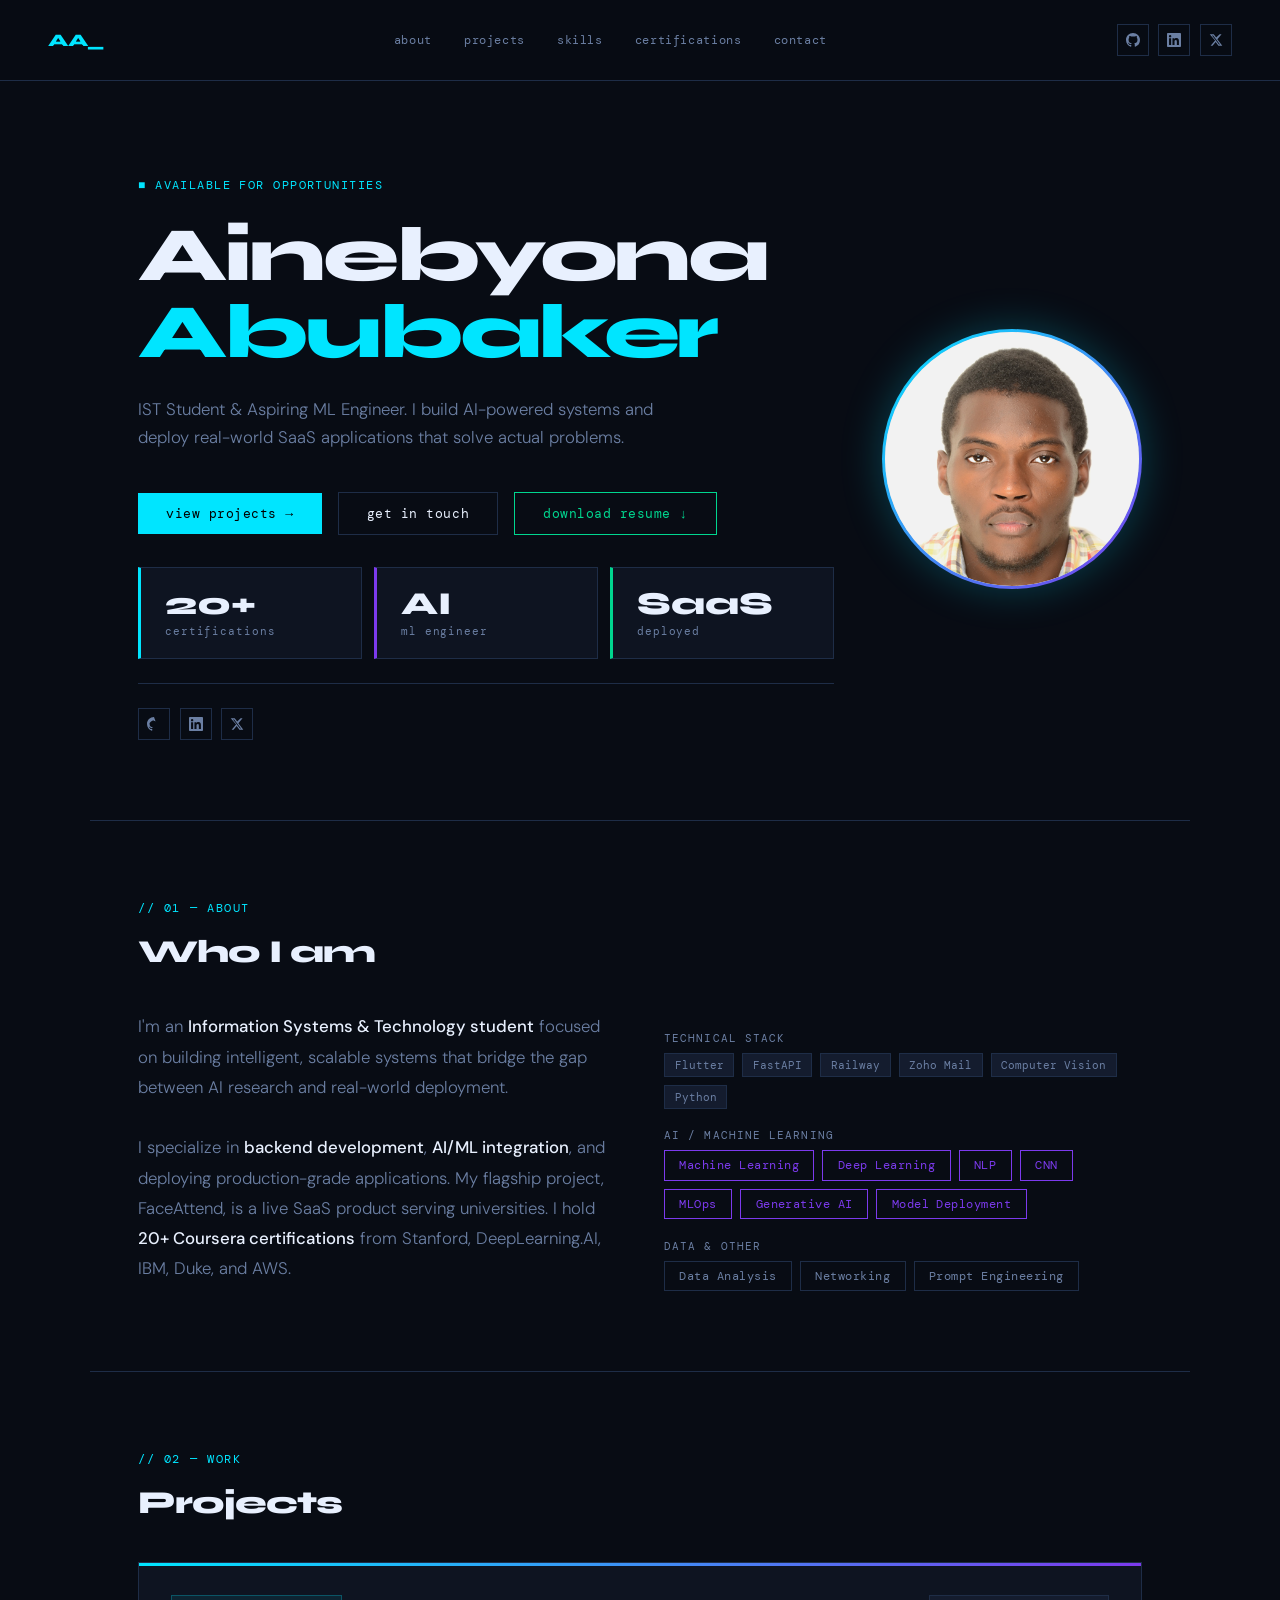
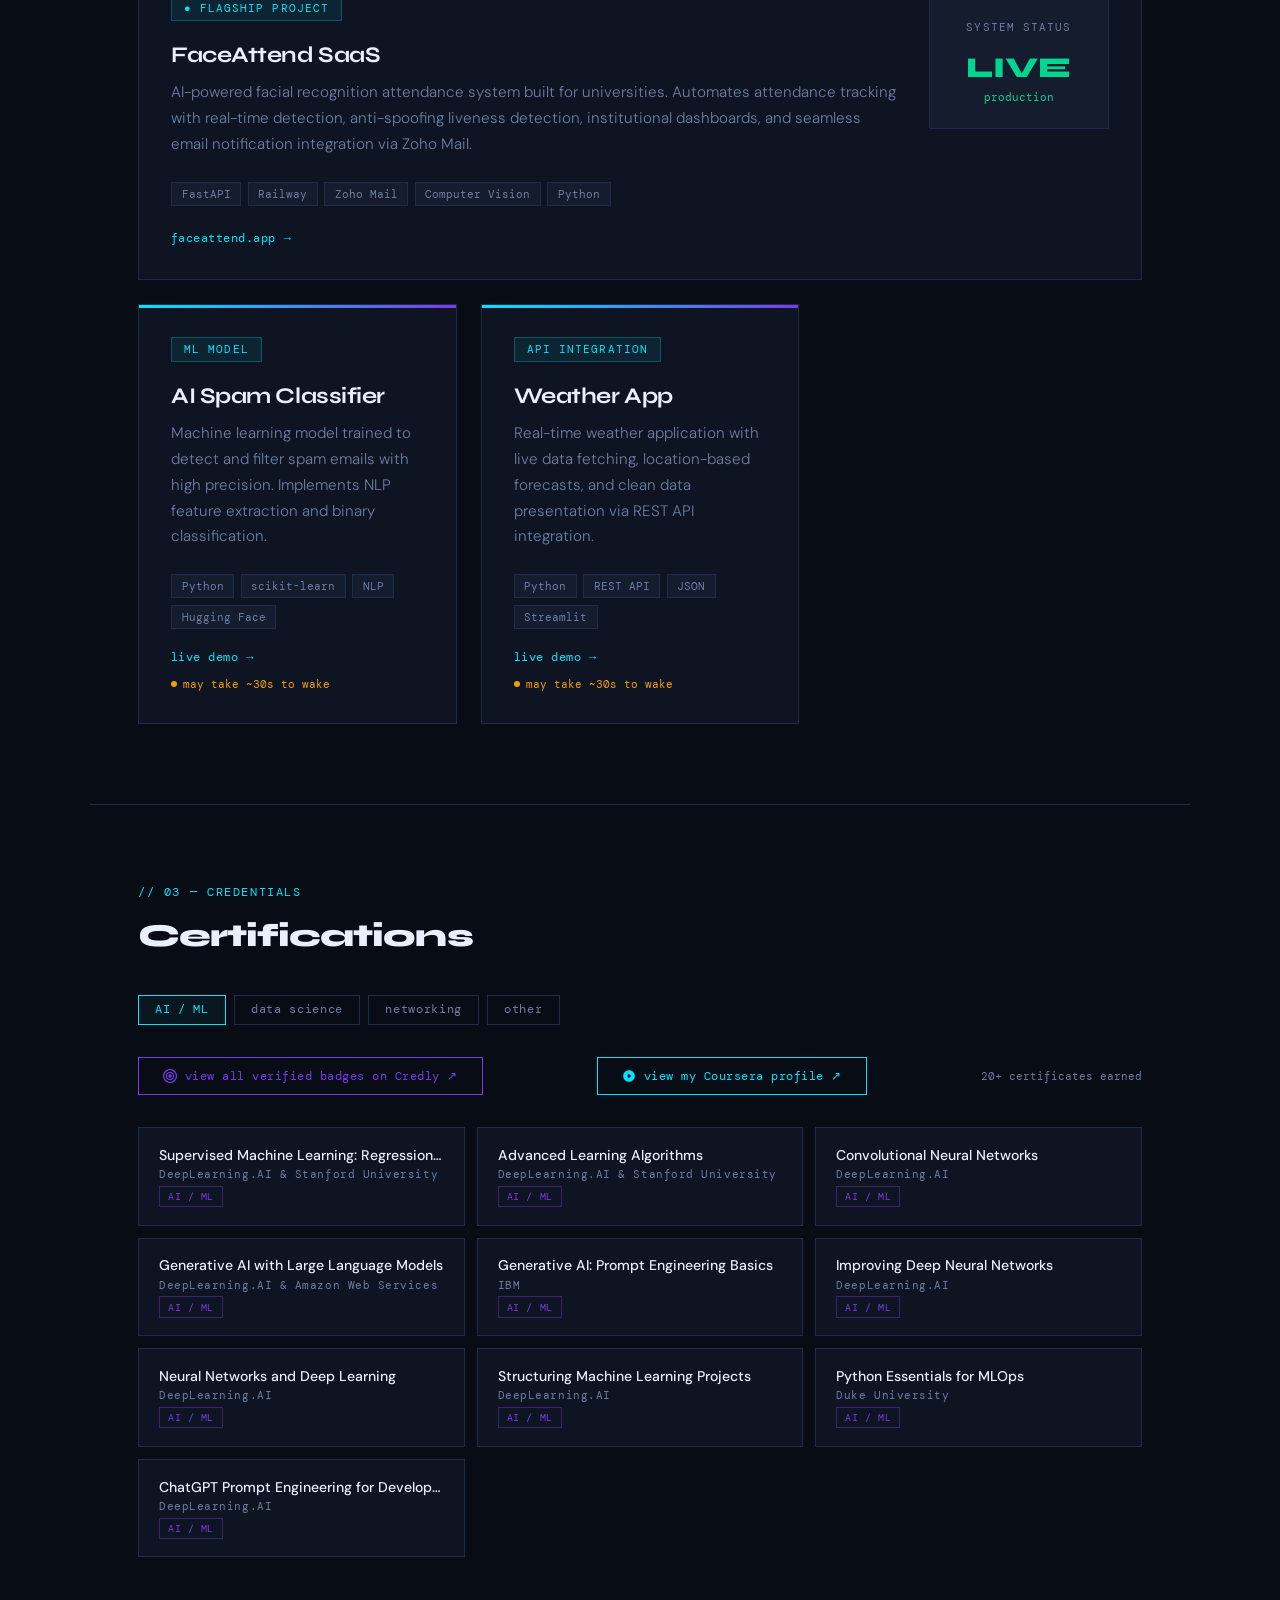
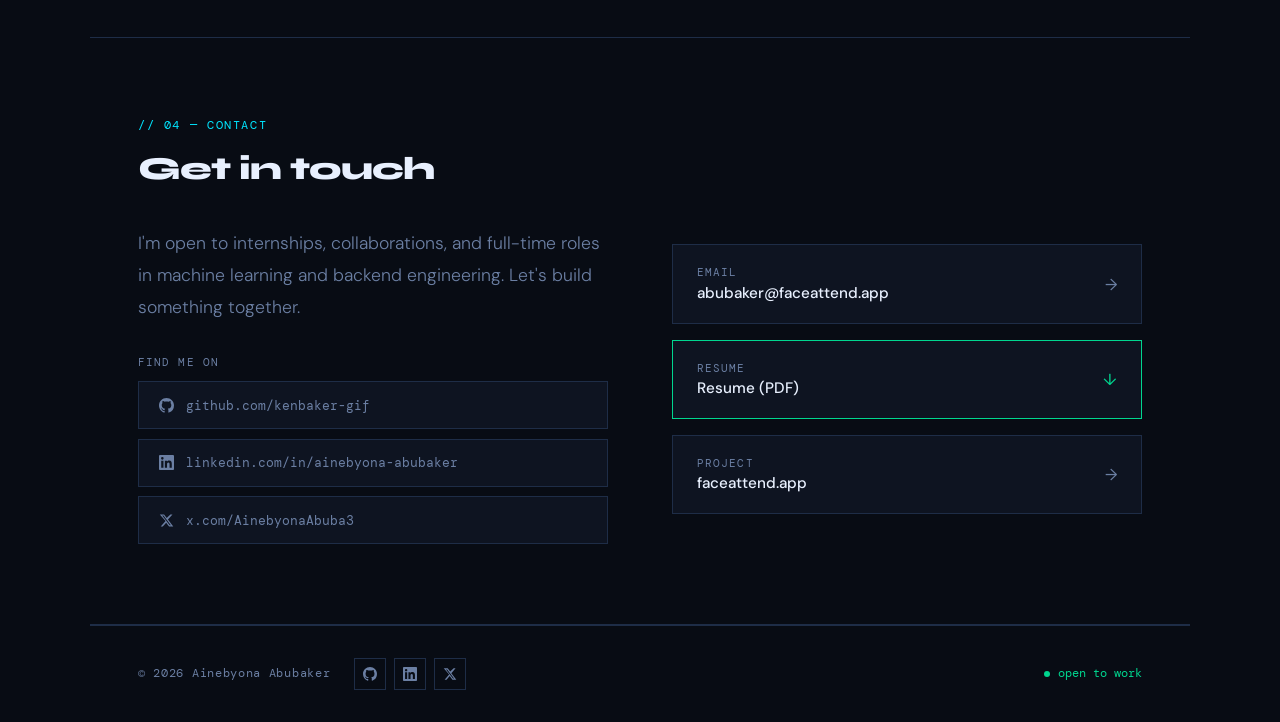
==== commit c14f990d: "Update" ====
--- a/index.html
+++ b/index.html
@@ -223,11 +223,12 @@
     <div id="skills">
       <div class="skill-group-label">technical stack</div>
       <div class="skill-tags">
-        <span class="tag">Python</span>
-        <span class="tag">FastAPI</span>
-        <span class="tag">SQL</span>
-        <span class="tag">Docker</span>
-        <span class="tag">Railway</span>
+        <span class="tech">Flutter</span>
+        <span class="tech">FastAPI</span>
+        <span class="tech">Railway</span>
+        <span class="tech">Zoho Mail</span>
+        <span class="tech">Computer Vision</span>
+        <span class="tech">Python</span>
       </div>
       <div class="skill-group-label">ai / machine learning</div>
       <div class="skill-tags">
@@ -259,7 +260,7 @@
       <div>
         <div class="project-badge">&#9679; flagship project</div>
         <h3>FaceAttend SaaS</h3>
-        <p>AI-powered facial recognition attendance system built for universities. Automates attendance tracking with real-time detection, institutional dashboards, and seamless email notification integration via Zoho Mail.</p>
+        <p>AI-powered facial recognition attendance system built for universities. Automates attendance tracking with real-time detection, anti-spoofing liveness detection, institutional dashboards, and seamless email notification integration via Zoho Mail.</p>
         <div class="tech-stack">
           <span class="tech">FastAPI</span><span class="tech">Railway</span><span class="tech">Zoho Mail</span><span class="tech">Computer Vision</span><span class="tech">Python</span>
         </div>
